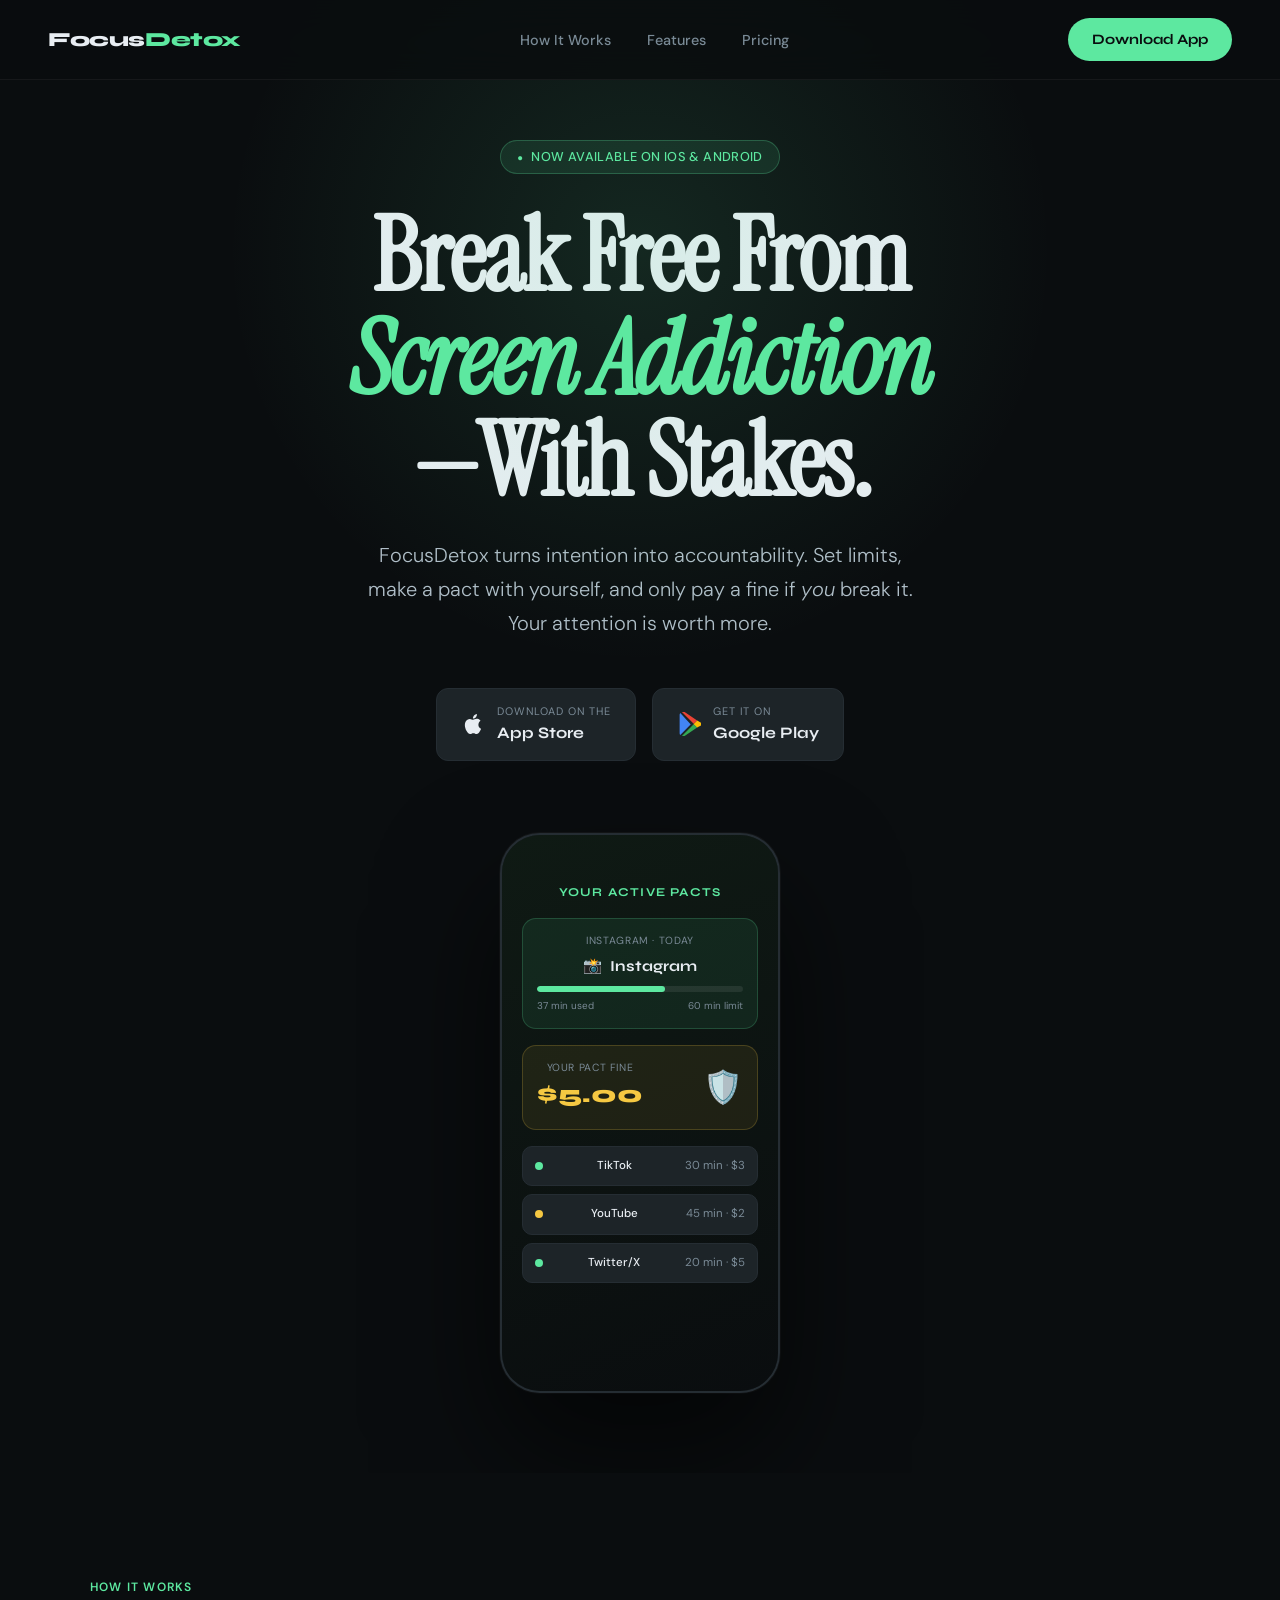
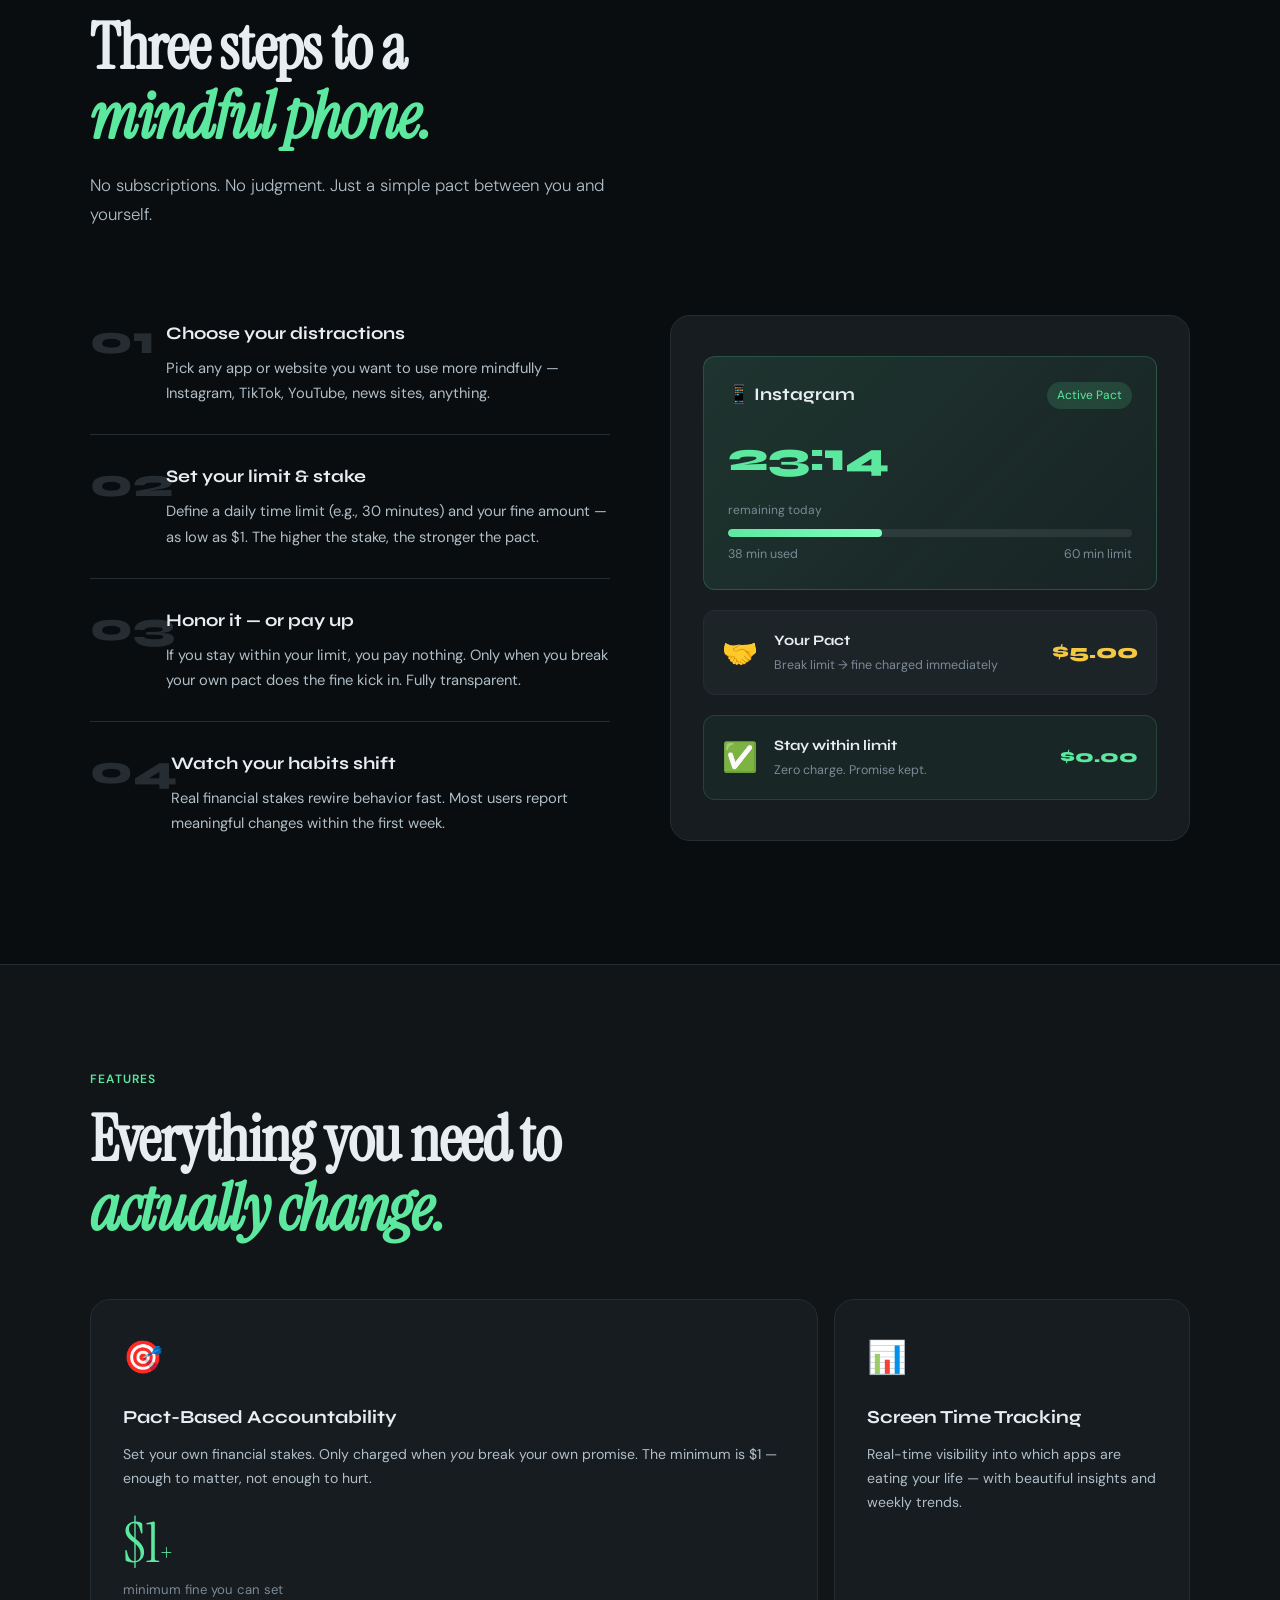
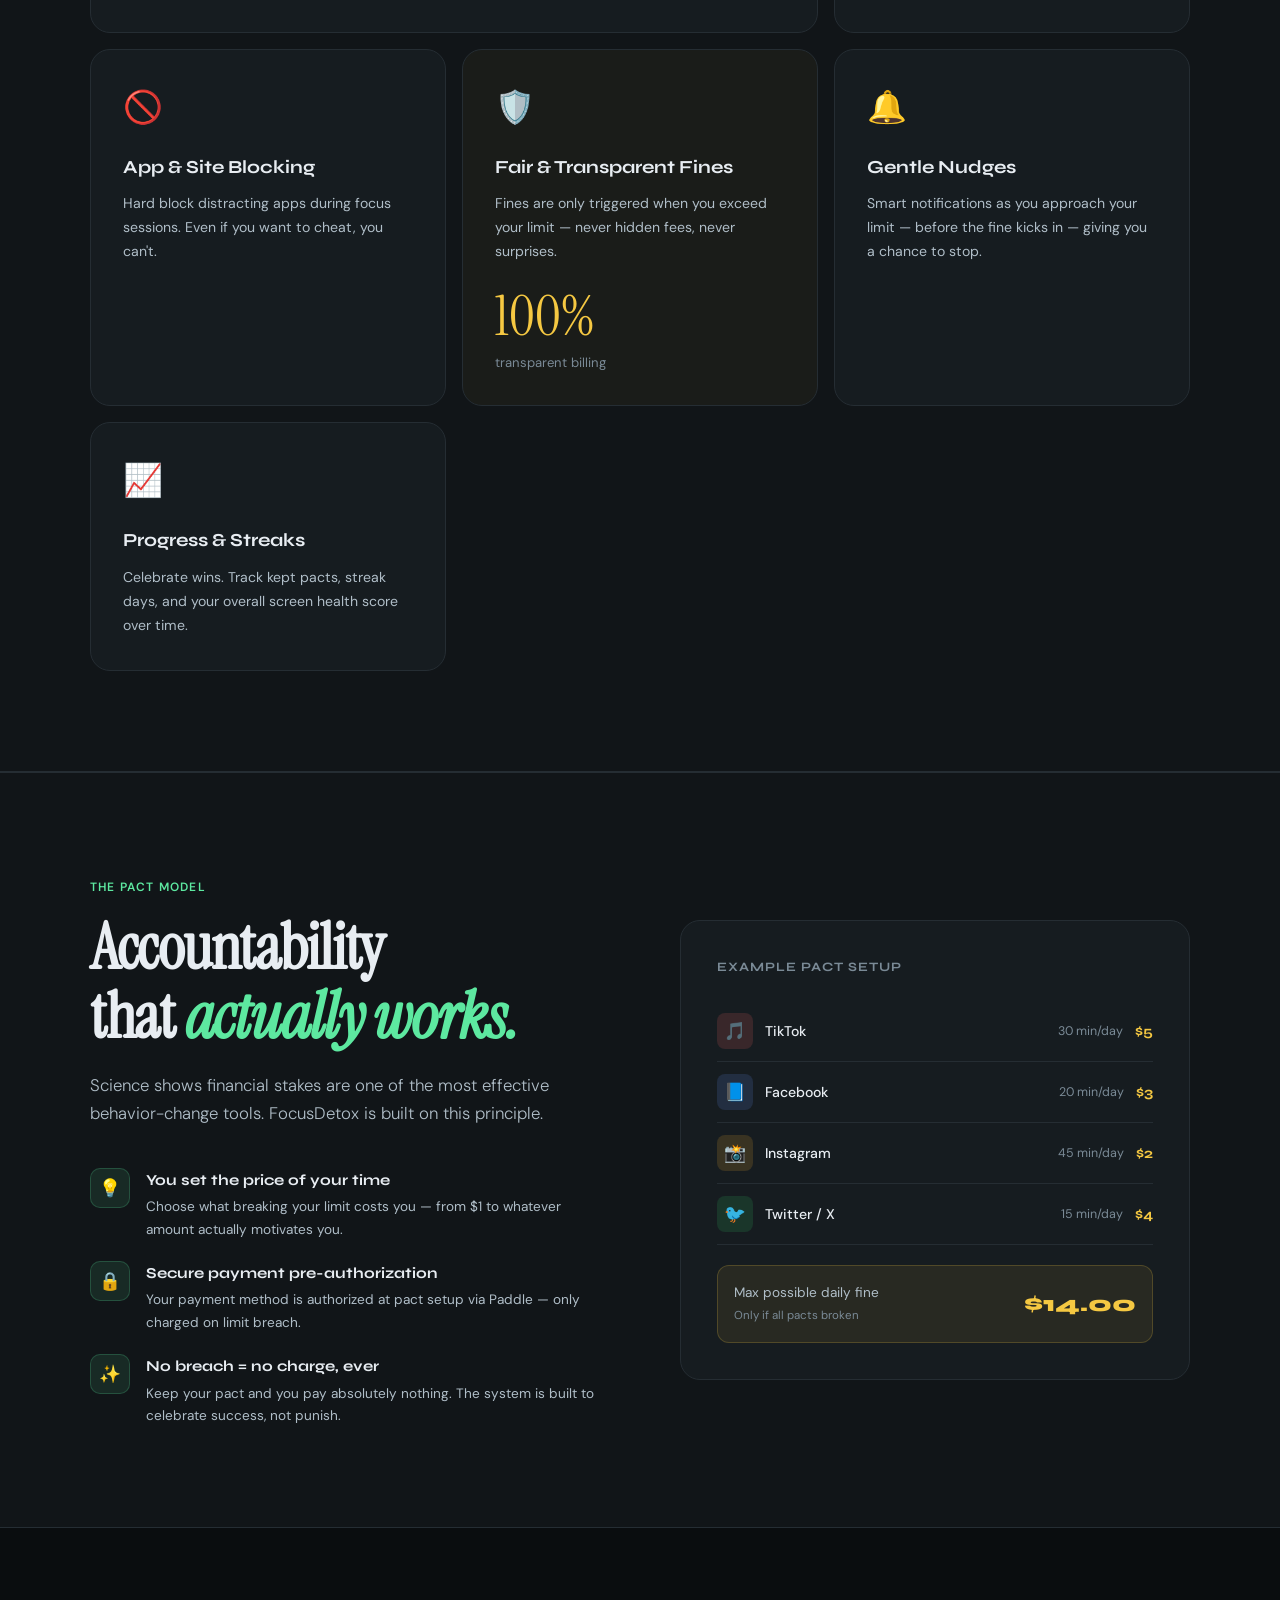
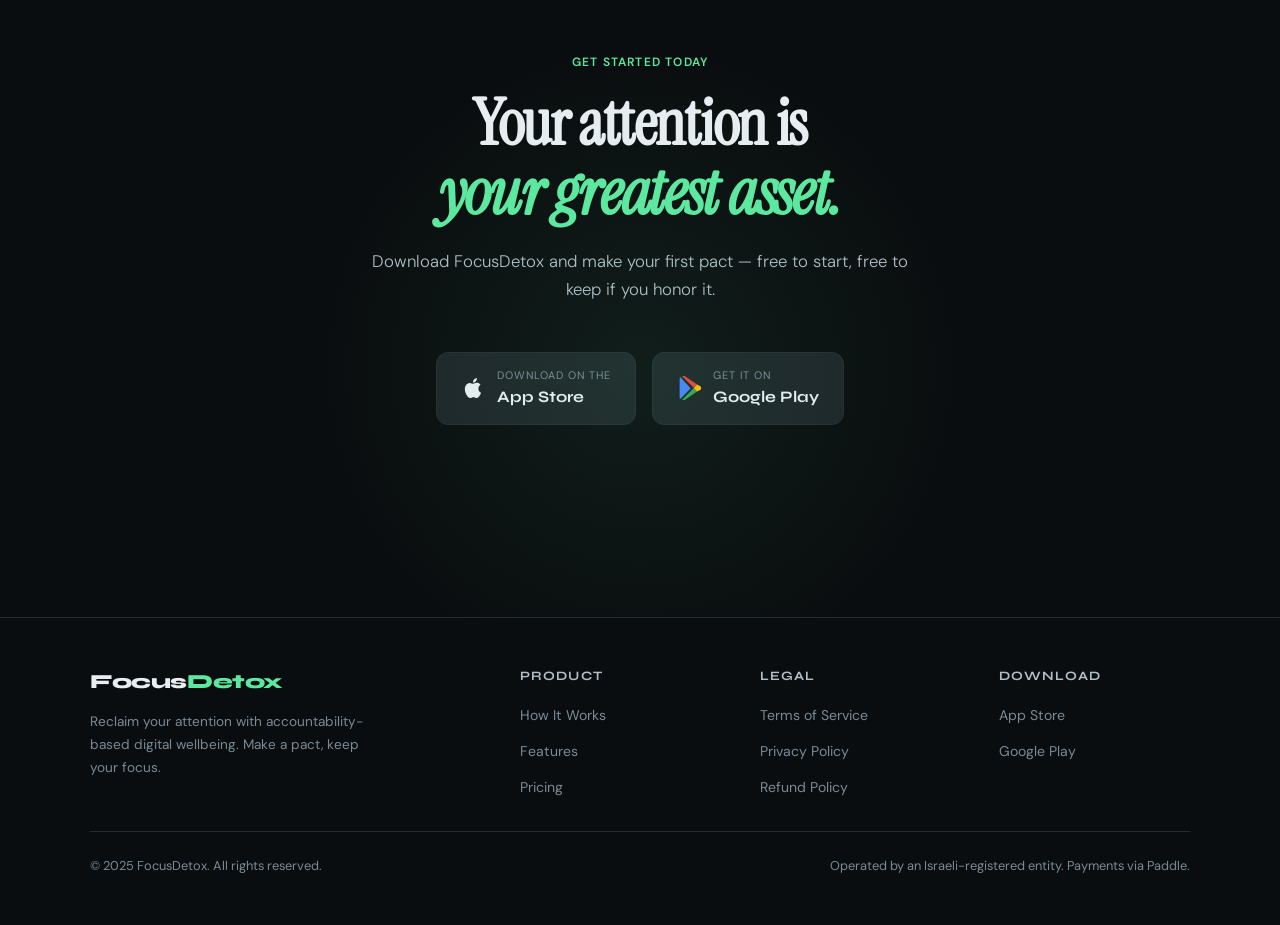
==== index.html @ 3a25d2f1 "Add files via upload" ====
<!DOCTYPE html>
<html lang="en">
<head>
  <meta charset="UTF-8" />
  <meta name="viewport" content="width=device-width, initial-scale=1.0" />
  <title>FocusDetox — Reclaim Your Attention</title>
  <meta name="description" content="FocusDetox helps you reduce screen time, block distracting apps, and build mindful phone habits — through accountability pacts you set yourself." />
  <link rel="preconnect" href="https://fonts.googleapis.com" />
  <link rel="preconnect" href="https://fonts.gstatic.com" crossorigin />
  <link href="https://fonts.googleapis.com/css2?family=Instrument+Serif:ital@0;1&family=Syne:wght@400;500;600;700;800&family=DM+Sans:ital,opsz,wght@0,9..40,300;0,9..40,400;0,9..40,500;1,9..40,300&display=swap" rel="stylesheet" />
  <style>
    *, *::before, *::after { box-sizing: border-box; margin: 0; padding: 0; }

    :root {
      --bg: #0a0d0f;
      --bg2: #111518;
      --card: #161c20;
      --card2: #1d2428;
      --border: #252d33;
      --green: #5de8a0;
      --green-dim: #2a5c42;
      --amber: #f5c842;
      --amber-dim: #5c4a10;
      --text: #e8edf2;
      --muted: #7a8a96;
      --soft: #b0bec8;
      --radius: 20px;
      --radius-sm: 12px;
    }

    html { scroll-behavior: smooth; }

    body {
      font-family: 'DM Sans', sans-serif;
      background: var(--bg);
      color: var(--text);
      overflow-x: hidden;
      line-height: 1.6;
    }

    /* NAV */
    nav {
      position: fixed;
      top: 0; left: 0; right: 0;
      z-index: 100;
      display: flex;
      align-items: center;
      justify-content: space-between;
      padding: 18px 48px;
      background: rgba(10,13,15,0.85);
      backdrop-filter: blur(16px);
      border-bottom: 1px solid rgba(255,255,255,0.05);
    }

    .logo {
      font-family: 'Syne', sans-serif;
      font-weight: 800;
      font-size: 1.25rem;
      color: var(--text);
      text-decoration: none;
      letter-spacing: -0.02em;
    }

    .logo span { color: var(--green); }

    .nav-links {
      display: flex;
      gap: 36px;
      list-style: none;
    }

    .nav-links a {
      color: var(--muted);
      text-decoration: none;
      font-size: 0.9rem;
      font-weight: 500;
      transition: color 0.2s;
    }

    .nav-links a:hover { color: var(--text); }

    .nav-cta {
      background: var(--green);
      color: #0a0d0f;
      border: none;
      padding: 10px 24px;
      border-radius: 100px;
      font-family: 'Syne', sans-serif;
      font-weight: 700;
      font-size: 0.9rem;
      cursor: pointer;
      text-decoration: none;
      transition: opacity 0.2s, transform 0.2s;
    }

    .nav-cta:hover { opacity: 0.88; transform: translateY(-1px); }

    /* HERO */
    .hero {
      min-height: 100vh;
      display: flex;
      flex-direction: column;
      align-items: center;
      justify-content: center;
      text-align: center;
      padding: 140px 24px 80px;
      position: relative;
      overflow: hidden;
    }

    .hero::before {
      content: '';
      position: absolute;
      top: -200px; left: 50%;
      transform: translateX(-50%);
      width: 900px; height: 900px;
      background: radial-gradient(ellipse, rgba(93,232,160,0.12) 0%, transparent 65%);
      pointer-events: none;
    }

    .hero-badge {
      display: inline-flex;
      align-items: center;
      gap: 8px;
      background: rgba(93,232,160,0.1);
      border: 1px solid rgba(93,232,160,0.25);
      border-radius: 100px;
      padding: 6px 16px;
      font-size: 0.8rem;
      color: var(--green);
      font-weight: 500;
      margin-bottom: 32px;
      letter-spacing: 0.03em;
      text-transform: uppercase;
    }

    .hero-badge::before { content: '●'; font-size: 0.6rem; animation: pulse 2s ease-in-out infinite; }

    @keyframes pulse {
      0%, 100% { opacity: 1; }
      50% { opacity: 0.3; }
    }

    h1 {
      font-family: 'Instrument Serif', serif;
      font-size: clamp(3.2rem, 8vw, 7rem);
      line-height: 1.0;
      letter-spacing: -0.02em;
      max-width: 900px;
      margin-bottom: 24px;
    }

    h1 em {
      font-style: italic;
      color: var(--green);
    }

    .hero-sub {
      font-size: clamp(1rem, 2vw, 1.25rem);
      color: var(--soft);
      max-width: 560px;
      margin-bottom: 48px;
      font-weight: 300;
      line-height: 1.7;
    }

    .hero-actions {
      display: flex;
      gap: 16px;
      justify-content: center;
      flex-wrap: wrap;
      margin-bottom: 72px;
    }

    .store-btn {
      display: inline-flex;
      align-items: center;
      gap: 12px;
      background: var(--card2);
      border: 1px solid var(--border);
      border-radius: var(--radius-sm);
      padding: 14px 24px;
      color: var(--text);
      text-decoration: none;
      transition: border-color 0.2s, background 0.2s, transform 0.2s;
      min-width: 190px;
    }

    .store-btn:hover {
      border-color: var(--green);
      background: rgba(93,232,160,0.06);
      transform: translateY(-2px);
    }

    .store-btn svg { flex-shrink: 0; }

    .store-btn-text { text-align: left; }
    .store-btn-label { display: block; font-size: 0.68rem; color: var(--muted); text-transform: uppercase; letter-spacing: 0.08em; }
    .store-btn-name { display: block; font-family: 'Syne', sans-serif; font-weight: 700; font-size: 1rem; }

    /* PHONE MOCKUP */
    .phone-wrap {
      position: relative;
      display: inline-block;
    }

    .phone-frame {
      width: 280px;
      height: 560px;
      background: var(--card);
      border-radius: 40px;
      border: 2px solid var(--border);
      overflow: hidden;
      position: relative;
      box-shadow: 0 60px 120px rgba(0,0,0,0.6), 0 0 0 1px rgba(255,255,255,0.04);
    }

    .phone-screen {
      width: 100%;
      height: 100%;
      display: flex;
      flex-direction: column;
      background: linear-gradient(160deg, #0f1a14 0%, #0a0d0f 100%);
      padding: 48px 20px 24px;
      gap: 16px;
    }

    .phone-header {
      text-align: center;
    }

    .phone-header-title {
      font-family: 'Syne', sans-serif;
      font-weight: 700;
      font-size: 0.75rem;
      color: var(--green);
      letter-spacing: 0.1em;
      text-transform: uppercase;
    }

    .pact-card {
      background: rgba(93,232,160,0.08);
      border: 1px solid rgba(93,232,160,0.2);
      border-radius: 14px;
      padding: 14px;
    }

    .pact-card-label { font-size: 0.65rem; color: var(--muted); text-transform: uppercase; letter-spacing: 0.06em; }
    .pact-card-app { font-family: 'Syne', sans-serif; font-weight: 700; font-size: 0.95rem; margin: 4px 0 8px; }

    .pact-bar-bg {
      height: 6px;
      background: rgba(255,255,255,0.08);
      border-radius: 3px;
      overflow: hidden;
    }

    .pact-bar-fill {
      height: 100%;
      background: var(--green);
      border-radius: 3px;
      width: 62%;
      animation: barload 2s ease-out;
    }

    @keyframes barload { from { width: 0; } }

    .pact-meta { display: flex; justify-content: space-between; margin-top: 6px; font-size: 0.62rem; color: var(--muted); }

    .fine-card {
      background: rgba(245,200,66,0.08);
      border: 1px solid rgba(245,200,66,0.2);
      border-radius: 14px;
      padding: 14px;
      display: flex;
      align-items: center;
      justify-content: space-between;
    }

    .fine-left { }
    .fine-label { font-size: 0.65rem; color: var(--muted); text-transform: uppercase; letter-spacing: 0.06em; }
    .fine-amount { font-family: 'Syne', sans-serif; font-weight: 800; font-size: 1.5rem; color: var(--amber); }

    .fine-shield { font-size: 2rem; }

    .pact-list { display: flex; flex-direction: column; gap: 8px; flex: 1; }

    .pact-item {
      background: var(--card2);
      border: 1px solid var(--border);
      border-radius: 10px;
      padding: 10px 12px;
      display: flex;
      align-items: center;
      gap: 10px;
      font-size: 0.72rem;
    }

    .pact-dot { width: 8px; height: 8px; border-radius: 50%; flex-shrink: 0; }
    .pact-dot.green { background: var(--green); }
    .pact-dot.amber { background: var(--amber); }
    .pact-dot.red { background: #ff6b6b; }

    .pact-item-name { font-weight: 500; flex: 1; }
    .pact-item-time { color: var(--muted); }

    /* SECTION SHARED */
    section { padding: 100px 24px; }

    .container { max-width: 1100px; margin: 0 auto; }

    .section-label {
      display: inline-block;
      font-size: 0.75rem;
      font-weight: 600;
      color: var(--green);
      text-transform: uppercase;
      letter-spacing: 0.1em;
      margin-bottom: 16px;
    }

    h2 {
      font-family: 'Instrument Serif', serif;
      font-size: clamp(2.4rem, 5vw, 4rem);
      line-height: 1.08;
      letter-spacing: -0.02em;
      margin-bottom: 20px;
    }

    h2 em { font-style: italic; color: var(--green); }

    .section-sub {
      color: var(--soft);
      font-size: 1.05rem;
      max-width: 560px;
      line-height: 1.7;
      font-weight: 300;
    }

    /* HOW IT WORKS */
    .how-wrap {
      display: grid;
      grid-template-columns: 1fr 1fr;
      gap: 60px;
      align-items: center;
      margin-top: 64px;
    }

    .steps { display: flex; flex-direction: column; gap: 0; }

    .step {
      display: flex;
      gap: 24px;
      padding: 28px 0;
      border-bottom: 1px solid var(--border);
      position: relative;
    }

    .step:last-child { border-bottom: none; }

    .step-num {
      font-family: 'Syne', sans-serif;
      font-weight: 800;
      font-size: 2.5rem;
      color: var(--border);
      line-height: 1;
      min-width: 52px;
      transition: color 0.3s;
    }

    .step:hover .step-num { color: var(--green); }

    .step-text h3 {
      font-family: 'Syne', sans-serif;
      font-weight: 700;
      font-size: 1.1rem;
      margin-bottom: 8px;
    }

    .step-text p { color: var(--soft); font-size: 0.92rem; line-height: 1.7; }

    .how-visual {
      background: var(--card);
      border: 1px solid var(--border);
      border-radius: var(--radius);
      padding: 40px 32px;
      display: flex;
      flex-direction: column;
      gap: 20px;
    }

    .visual-pact-big {
      background: linear-gradient(135deg, rgba(93,232,160,0.12), rgba(93,232,160,0.04));
      border: 1px solid rgba(93,232,160,0.2);
      border-radius: var(--radius-sm);
      padding: 24px;
    }

    .vpb-header { display: flex; justify-content: space-between; align-items: center; margin-bottom: 16px; }
    .vpb-app { font-family: 'Syne', sans-serif; font-weight: 700; font-size: 1.1rem; }
    .vpb-status { font-size: 0.75rem; background: rgba(93,232,160,0.15); color: var(--green); padding: 4px 10px; border-radius: 100px; }

    .vpb-timer { font-family: 'Syne', sans-serif; font-weight: 800; font-size: 2.5rem; color: var(--green); margin-bottom: 12px; }

    .vpb-progress { height: 8px; background: rgba(255,255,255,0.08); border-radius: 4px; overflow: hidden; }
    .vpb-progress-fill { height: 100%; background: linear-gradient(90deg, var(--green), #7effc0); border-radius: 4px; width: 38%; }

    .vpb-footer { display: flex; justify-content: space-between; margin-top: 8px; font-size: 0.78rem; color: var(--muted); }

    .pact-pledge {
      background: var(--card2);
      border: 1px solid var(--border);
      border-radius: var(--radius-sm);
      padding: 18px;
      display: flex;
      align-items: center;
      gap: 16px;
    }

    .pledge-icon { font-size: 1.8rem; }
    .pledge-text { flex: 1; }
    .pledge-title { font-family: 'Syne', sans-serif; font-weight: 700; font-size: 0.9rem; margin-bottom: 4px; }
    .pledge-desc { font-size: 0.78rem; color: var(--muted); }
    .pledge-amount { font-family: 'Syne', sans-serif; font-weight: 800; font-size: 1.25rem; color: var(--amber); }

    /* FEATURES GRID */
    .features-grid {
      display: grid;
      grid-template-columns: repeat(3, 1fr);
      gap: 16px;
      margin-top: 56px;
    }

    .feat-card {
      background: var(--card);
      border: 1px solid var(--border);
      border-radius: var(--radius);
      padding: 32px;
      transition: border-color 0.25s, transform 0.25s;
      position: relative;
      overflow: hidden;
    }

    .feat-card::before {
      content: '';
      position: absolute;
      inset: 0;
      background: radial-gradient(ellipse at top left, rgba(93,232,160,0.07) 0%, transparent 60%);
      opacity: 0;
      transition: opacity 0.3s;
    }

    .feat-card:hover { border-color: rgba(93,232,160,0.35); transform: translateY(-4px); }
    .feat-card:hover::before { opacity: 1; }

    .feat-card.wide { grid-column: span 2; }
    .feat-card.amber-tint { background: rgba(245,200,66,0.04); }
    .feat-card.amber-tint::before { background: radial-gradient(ellipse at top left, rgba(245,200,66,0.08) 0%, transparent 60%); }
    .feat-card.amber-tint:hover { border-color: rgba(245,200,66,0.35); }

    .feat-icon { font-size: 2rem; margin-bottom: 20px; }
    .feat-card h3 {
      font-family: 'Syne', sans-serif;
      font-weight: 700;
      font-size: 1.15rem;
      margin-bottom: 10px;
    }

    .feat-card p { color: var(--soft); font-size: 0.88rem; line-height: 1.7; }

    .feat-stat {
      font-family: 'Instrument Serif', serif;
      font-size: 3.5rem;
      color: var(--green);
      line-height: 1;
      margin-bottom: 8px;
    }

    .feat-stat-amber { color: var(--amber); }

    /* PACT SECTION */
    .pact-section {
      background: var(--bg2);
      border-top: 1px solid var(--border);
      border-bottom: 1px solid var(--border);
    }

    .pact-inner {
      display: grid;
      grid-template-columns: 1fr 1fr;
      gap: 80px;
      align-items: center;
    }

    .pact-explainer { display: flex; flex-direction: column; gap: 20px; margin-top: 40px; }

    .pact-step {
      display: flex;
      gap: 16px;
      align-items: flex-start;
    }

    .ps-icon {
      width: 40px; height: 40px;
      background: rgba(93,232,160,0.1);
      border: 1px solid rgba(93,232,160,0.2);
      border-radius: 10px;
      display: flex;
      align-items: center;
      justify-content: center;
      font-size: 1.1rem;
      flex-shrink: 0;
    }

    .ps-text h4 { font-family: 'Syne', sans-serif; font-weight: 700; margin-bottom: 4px; font-size: 0.95rem; }
    .ps-text p { color: var(--soft); font-size: 0.85rem; line-height: 1.65; }

    .pact-demo {
      background: var(--card);
      border: 1px solid var(--border);
      border-radius: var(--radius);
      padding: 36px;
    }

    .pd-title { font-family: 'Syne', sans-serif; font-weight: 700; font-size: 0.8rem; color: var(--muted); text-transform: uppercase; letter-spacing: 0.08em; margin-bottom: 24px; }

    .pd-app-row {
      display: flex;
      align-items: center;
      gap: 12px;
      padding: 12px 0;
      border-bottom: 1px solid var(--border);
    }

    .pd-app-row:last-of-type { border-bottom: none; }

    .pd-app-icon {
      width: 36px; height: 36px;
      border-radius: 8px;
      display: flex; align-items: center; justify-content: center;
      font-size: 1.1rem;
      flex-shrink: 0;
    }

    .pd-app-name { font-weight: 500; font-size: 0.88rem; flex: 1; }
    .pd-app-limit { font-size: 0.78rem; color: var(--muted); }
    .pd-app-fine { font-family: 'Syne', sans-serif; font-weight: 700; font-size: 0.9rem; color: var(--amber); }

    .pd-total {
      margin-top: 20px;
      padding: 16px;
      background: rgba(245,200,66,0.08);
      border: 1px solid rgba(245,200,66,0.2);
      border-radius: var(--radius-sm);
      display: flex;
      justify-content: space-between;
      align-items: center;
    }

    .pd-total-label { font-size: 0.85rem; color: var(--soft); }
    .pd-total-amount { font-family: 'Syne', sans-serif; font-weight: 800; font-size: 1.4rem; color: var(--amber); }

    /* CTA */
    .cta-section {
      text-align: center;
      padding: 120px 24px;
      position: relative;
      overflow: hidden;
    }

    .cta-section::before {
      content: '';
      position: absolute;
      bottom: -100px; left: 50%;
      transform: translateX(-50%);
      width: 700px; height: 700px;
      background: radial-gradient(ellipse, rgba(93,232,160,0.08) 0%, transparent 65%);
      pointer-events: none;
    }

    .cta-section h2 { margin-bottom: 20px; }

    .cta-section .section-sub { margin: 0 auto 48px; }

    /* FOOTER */
    footer {
      border-top: 1px solid var(--border);
      padding: 48px;
    }

    .footer-inner {
      max-width: 1100px;
      margin: 0 auto;
      display: grid;
      grid-template-columns: 2fr 1fr 1fr 1fr;
      gap: 48px;
    }

    .footer-brand p { color: var(--muted); font-size: 0.85rem; line-height: 1.7; margin-top: 12px; max-width: 280px; }

    .footer-col h4 {
      font-family: 'Syne', sans-serif;
      font-weight: 700;
      font-size: 0.8rem;
      text-transform: uppercase;
      letter-spacing: 0.08em;
      color: var(--soft);
      margin-bottom: 16px;
    }

    .footer-col ul { list-style: none; display: flex; flex-direction: column; gap: 10px; }
    .footer-col a { color: var(--muted); text-decoration: none; font-size: 0.88rem; transition: color 0.2s; }
    .footer-col a:hover { color: var(--text); }

    .footer-bottom {
      max-width: 1100px;
      margin: 32px auto 0;
      padding-top: 24px;
      border-top: 1px solid var(--border);
      display: flex;
      justify-content: space-between;
      align-items: center;
      font-size: 0.8rem;
      color: var(--muted);
    }

    /* SCROLL REVEAL */
    .reveal {
      opacity: 0;
      transform: translateY(24px);
      transition: opacity 0.6s ease, transform 0.6s ease;
    }

    .reveal.visible {
      opacity: 1;
      transform: none;
    }

    /* RESPONSIVE */
    @media (max-width: 900px) {
      nav { padding: 16px 24px; }
      .nav-links { display: none; }
      .how-wrap { grid-template-columns: 1fr; }
      .features-grid { grid-template-columns: 1fr; }
      .feat-card.wide { grid-column: span 1; }
      .pact-inner { grid-template-columns: 1fr; gap: 40px; }
      .footer-inner { grid-template-columns: 1fr 1fr; gap: 32px; }
    }

    @media (max-width: 600px) {
      footer { padding: 40px 24px; }
      .footer-inner { grid-template-columns: 1fr; }
      .footer-bottom { flex-direction: column; gap: 8px; text-align: center; }
    }
  </style>
</head>
<body>

<nav>
  <a href="/" class="logo">Focus<span>Detox</span></a>
  <ul class="nav-links">
    <li><a href="#how">How It Works</a></li>
    <li><a href="#features">Features</a></li>
    <li><a href="pricing.html">Pricing</a></li>
  </ul>
  <a href="#download" class="nav-cta">Download App</a>
</nav>

<!-- HERO -->
<section class="hero">
  <div class="hero-badge">Now Available on iOS & Android</div>
  <h1>Break Free From<br><em>Screen Addiction</em><br>—With Stakes.</h1>
  <p class="hero-sub">FocusDetox turns intention into accountability. Set limits, make a pact with yourself, and only pay a fine if <em>you</em> break it. Your attention is worth more.</p>

  <div class="hero-actions" id="download">
    <a href="#" class="store-btn">
      <svg width="24" height="24" viewBox="0 0 24 24" fill="currentColor"><path d="M18.71 19.5c-.83 1.24-1.71 2.45-3.05 2.47-1.34.03-1.77-.79-3.29-.79-1.53 0-2 .77-3.27.82-1.31.05-2.3-1.32-3.14-2.53C4.25 17 2.94 12.45 4.7 9.39c.87-1.52 2.43-2.48 4.12-2.51 1.28-.02 2.5.87 3.29.87.78 0 2.26-1.07 3.8-.91.65.03 2.47.26 3.64 1.98-.09.06-2.17 1.28-2.15 3.81.03 3.02 2.65 4.03 2.68 4.04-.03.07-.42 1.44-1.38 2.83M13 3.5c.73-.83 1.94-1.46 2.94-1.5.13 1.17-.34 2.35-1.04 3.19-.69.85-1.83 1.51-2.95 1.42-.15-1.15.41-2.35 1.05-3.11z"/></svg>
      <div class="store-btn-text">
        <span class="store-btn-label">Download on the</span>
        <span class="store-btn-name">App Store</span>
      </div>
    </a>
    <a href="#" class="store-btn">
      <svg width="24" height="24" viewBox="0 0 24 24" fill="none" xmlns="http://www.w3.org/2000/svg"><path d="M3.18 1.15C2.84 1.5 2.63 2.06 2.63 2.79v18.42c0 .73.21 1.29.55 1.64l.09.08 10.32-10.32v-.24L3.27 1.07l-.09.08z" fill="#4285F4"/><path d="M20.07 15.66l-3.44-3.44v-.24l3.44-3.44.08.04 4.08 2.32c1.16.66 1.16 1.74 0 2.4l-4.08 2.32-.08.04z" fill="#FBBC04"/><path d="M20.15 15.62L16.71 12.22 3.18 25.75c.38.41 1.01.46 1.72.05l15.25-10.18" fill="#34A853"/><path d="M20.15 8.38L4.9 -1.8C4.19-2.21 3.56-2.16 3.18-1.75L16.71 11.78l3.44-3.4z" fill="#EA4335"/></svg>
      <div class="store-btn-text">
        <span class="store-btn-label">Get It On</span>
        <span class="store-btn-name">Google Play</span>
      </div>
    </a>
  </div>

  <!-- Phone Mockup -->
  <div class="phone-wrap">
    <div class="phone-frame">
      <div class="phone-screen">
        <div class="phone-header">
          <div class="phone-header-title">Your Active Pacts</div>
        </div>
        <div class="pact-card">
          <div class="pact-card-label">Instagram · Today</div>
          <div class="pact-card-app">📸 &nbsp;Instagram</div>
          <div class="pact-bar-bg"><div class="pact-bar-fill"></div></div>
          <div class="pact-meta"><span>37 min used</span><span>60 min limit</span></div>
        </div>
        <div class="fine-card">
          <div class="fine-left">
            <div class="fine-label">Your Pact Fine</div>
            <div class="fine-amount">$5.00</div>
          </div>
          <div class="fine-shield">🛡️</div>
        </div>
        <div class="pact-list">
          <div class="pact-item">
            <div class="pact-dot green"></div>
            <div class="pact-item-name">TikTok</div>
            <div class="pact-item-time">30 min · $3</div>
          </div>
          <div class="pact-item">
            <div class="pact-dot amber"></div>
            <div class="pact-item-name">YouTube</div>
            <div class="pact-item-time">45 min · $2</div>
          </div>
          <div class="pact-item">
            <div class="pact-dot green"></div>
            <div class="pact-item-name">Twitter/X</div>
            <div class="pact-item-time">20 min · $5</div>
          </div>
        </div>
      </div>
    </div>
  </div>
</section>

<!-- HOW IT WORKS -->
<section id="how">
  <div class="container">
    <span class="section-label reveal">How It Works</span>
    <h2 class="reveal">Three steps to a<br><em>mindful phone.</em></h2>
    <p class="section-sub reveal">No subscriptions. No judgment. Just a simple pact between you and yourself.</p>

    <div class="how-wrap">
      <div class="steps reveal">
        <div class="step">
          <div class="step-num">01</div>
          <div class="step-text">
            <h3>Choose your distractions</h3>
            <p>Pick any app or website you want to use more mindfully — Instagram, TikTok, YouTube, news sites, anything.</p>
          </div>
        </div>
        <div class="step">
          <div class="step-num">02</div>
          <div class="step-text">
            <h3>Set your limit & stake</h3>
            <p>Define a daily time limit (e.g., 30 minutes) and your fine amount — as low as $1. The higher the stake, the stronger the pact.</p>
          </div>
        </div>
        <div class="step">
          <div class="step-num">03</div>
          <div class="step-text">
            <h3>Honor it — or pay up</h3>
            <p>If you stay within your limit, you pay nothing. Only when you break your own pact does the fine kick in. Fully transparent.</p>
          </div>
        </div>
        <div class="step">
          <div class="step-num">04</div>
          <div class="step-text">
            <h3>Watch your habits shift</h3>
            <p>Real financial stakes rewire behavior fast. Most users report meaningful changes within the first week.</p>
          </div>
        </div>
      </div>

      <div class="how-visual reveal">
        <div class="visual-pact-big">
          <div class="vpb-header">
            <div class="vpb-app">📱 Instagram</div>
            <div class="vpb-status">Active Pact</div>
          </div>
          <div class="vpb-timer">23:14</div>
          <div style="font-size:0.75rem; color: var(--muted); margin-bottom: 8px;">remaining today</div>
          <div class="vpb-progress"><div class="vpb-progress-fill"></div></div>
          <div class="vpb-footer"><span>38 min used</span><span>60 min limit</span></div>
        </div>
        <div class="pact-pledge">
          <div class="pledge-icon">🤝</div>
          <div class="pledge-text">
            <div class="pledge-title">Your Pact</div>
            <div class="pledge-desc">Break limit → fine charged immediately</div>
          </div>
          <div class="pledge-amount">$5.00</div>
        </div>
        <div class="pact-pledge" style="background: rgba(93,232,160,0.05); border-color: rgba(93,232,160,0.15);">
          <div class="pledge-icon">✅</div>
          <div class="pledge-text">
            <div class="pledge-title">Stay within limit</div>
            <div class="pledge-desc">Zero charge. Promise kept.</div>
          </div>
          <div style="font-family:'Syne',sans-serif; font-weight:800; font-size:1.1rem; color:var(--green);">$0.00</div>
        </div>
      </div>
    </div>
  </div>
</section>

<!-- FEATURES -->
<section id="features" style="background: var(--bg2); border-top: 1px solid var(--border); border-bottom: 1px solid var(--border);">
  <div class="container">
    <span class="section-label reveal">Features</span>
    <h2 class="reveal">Everything you need to<br><em>actually change.</em></h2>

    <div class="features-grid">
      <div class="feat-card wide reveal">
        <div class="feat-icon">🎯</div>
        <h3>Pact-Based Accountability</h3>
        <p>Set your own financial stakes. Only charged when <em>you</em> break your own promise. The minimum is $1 — enough to matter, not enough to hurt.</p>
        <div class="feat-stat" style="margin-top: 24px;">$1<span style="font-size:1.5rem;">+</span></div>
        <div style="font-size: 0.82rem; color: var(--muted);">minimum fine you can set</div>
      </div>

      <div class="feat-card reveal">
        <div class="feat-icon">📊</div>
        <h3>Screen Time Tracking</h3>
        <p>Real-time visibility into which apps are eating your life — with beautiful insights and weekly trends.</p>
      </div>

      <div class="feat-card reveal">
        <div class="feat-icon">🚫</div>
        <h3>App & Site Blocking</h3>
        <p>Hard block distracting apps during focus sessions. Even if you want to cheat, you can't.</p>
      </div>

      <div class="feat-card amber-tint reveal">
        <div class="feat-icon">🛡️</div>
        <h3>Fair & Transparent Fines</h3>
        <p>Fines are only triggered when you exceed your limit — never hidden fees, never surprises.</p>
        <div class="feat-stat feat-stat-amber" style="margin-top: 24px;">100%</div>
        <div style="font-size: 0.82rem; color: var(--muted);">transparent billing</div>
      </div>

      <div class="feat-card reveal">
        <div class="feat-icon">🔔</div>
        <h3>Gentle Nudges</h3>
        <p>Smart notifications as you approach your limit — before the fine kicks in — giving you a chance to stop.</p>
      </div>

      <div class="feat-card reveal">
        <div class="feat-icon">📈</div>
        <h3>Progress & Streaks</h3>
        <p>Celebrate wins. Track kept pacts, streak days, and your overall screen health score over time.</p>
      </div>
    </div>
  </div>
</section>

<!-- PACT DETAIL -->
<section class="pact-section" id="pact">
  <div class="container">
    <div class="pact-inner">
      <div>
        <span class="section-label reveal">The Pact Model</span>
        <h2 class="reveal">Accountability<br>that <em>actually works.</em></h2>
        <p class="section-sub reveal">Science shows financial stakes are one of the most effective behavior-change tools. FocusDetox is built on this principle.</p>

        <div class="pact-explainer">
          <div class="pact-step reveal">
            <div class="ps-icon">💡</div>
            <div class="ps-text">
              <h4>You set the price of your time</h4>
              <p>Choose what breaking your limit costs you — from $1 to whatever amount actually motivates you.</p>
            </div>
          </div>
          <div class="pact-step reveal">
            <div class="ps-icon">🔒</div>
            <div class="ps-text">
              <h4>Secure payment pre-authorization</h4>
              <p>Your payment method is authorized at pact setup via Paddle — only charged on limit breach.</p>
            </div>
          </div>
          <div class="pact-step reveal">
            <div class="ps-icon">✨</div>
            <div class="ps-text">
              <h4>No breach = no charge, ever</h4>
              <p>Keep your pact and you pay absolutely nothing. The system is built to celebrate success, not punish.</p>
            </div>
          </div>
        </div>
      </div>

      <div class="pact-demo reveal">
        <div class="pd-title">Example Pact Setup</div>
        <div class="pd-app-row">
          <div class="pd-app-icon" style="background:rgba(255,100,100,0.15);">🎵</div>
          <div class="pd-app-name">TikTok</div>
          <div class="pd-app-limit">30 min/day</div>
          <div class="pd-app-fine">$5</div>
        </div>
        <div class="pd-app-row">
          <div class="pd-app-icon" style="background:rgba(100,150,255,0.15);">📘</div>
          <div class="pd-app-name">Facebook</div>
          <div class="pd-app-limit">20 min/day</div>
          <div class="pd-app-fine">$3</div>
        </div>
        <div class="pd-app-row">
          <div class="pd-app-icon" style="background:rgba(255,180,50,0.15);">📸</div>
          <div class="pd-app-name">Instagram</div>
          <div class="pd-app-limit">45 min/day</div>
          <div class="pd-app-fine">$2</div>
        </div>
        <div class="pd-app-row">
          <div class="pd-app-icon" style="background:rgba(50,200,100,0.15);">🐦</div>
          <div class="pd-app-name">Twitter / X</div>
          <div class="pd-app-limit">15 min/day</div>
          <div class="pd-app-fine">$4</div>
        </div>
        <div class="pd-total">
          <div class="pd-total-label">Max possible daily fine<br><span style="font-size:0.72rem; color:var(--muted);">Only if all pacts broken</span></div>
          <div class="pd-total-amount">$14.00</div>
        </div>
      </div>
    </div>
  </div>
</section>

<!-- CTA -->
<section class="cta-section">
  <div class="container">
    <span class="section-label reveal">Get Started Today</span>
    <h2 class="reveal">Your attention is<br><em>your greatest asset.</em></h2>
    <p class="section-sub reveal">Download FocusDetox and make your first pact — free to start, free to keep if you honor it.</p>
    <div class="hero-actions reveal">
      <a href="#" class="store-btn">
        <svg width="24" height="24" viewBox="0 0 24 24" fill="currentColor"><path d="M18.71 19.5c-.83 1.24-1.71 2.45-3.05 2.47-1.34.03-1.77-.79-3.29-.79-1.53 0-2 .77-3.27.82-1.31.05-2.3-1.32-3.14-2.53C4.25 17 2.94 12.45 4.7 9.39c.87-1.52 2.43-2.48 4.12-2.51 1.28-.02 2.5.87 3.29.87.78 0 2.26-1.07 3.8-.91.65.03 2.47.26 3.64 1.98-.09.06-2.17 1.28-2.15 3.81.03 3.02 2.65 4.03 2.68 4.04-.03.07-.42 1.44-1.38 2.83M13 3.5c.73-.83 1.94-1.46 2.94-1.5.13 1.17-.34 2.35-1.04 3.19-.69.85-1.83 1.51-2.95 1.42-.15-1.15.41-2.35 1.05-3.11z"/></svg>
        <div class="store-btn-text">
          <span class="store-btn-label">Download on the</span>
          <span class="store-btn-name">App Store</span>
        </div>
      </a>
      <a href="#" class="store-btn">
        <svg width="24" height="24" viewBox="0 0 24 24" fill="none"><path d="M3.18 1.15C2.84 1.5 2.63 2.06 2.63 2.79v18.42c0 .73.21 1.29.55 1.64l.09.08 10.32-10.32v-.24L3.27 1.07l-.09.08z" fill="#4285F4"/><path d="M20.07 15.66l-3.44-3.44v-.24l3.44-3.44.08.04 4.08 2.32c1.16.66 1.16 1.74 0 2.4l-4.08 2.32-.08.04z" fill="#FBBC04"/><path d="M20.15 15.62L16.71 12.22 3.18 25.75c.38.41 1.01.46 1.72.05l15.25-10.18" fill="#34A853"/><path d="M20.15 8.38L4.9-1.8C4.19-2.21 3.56-2.16 3.18-1.75L16.71 11.78l3.44-3.4z" fill="#EA4335"/></svg>
        <div class="store-btn-text">
          <span class="store-btn-label">Get It On</span>
          <span class="store-btn-name">Google Play</span>
        </div>
      </a>
    </div>
  </div>
</section>

<!-- FOOTER -->
<footer>
  <div class="footer-inner">
    <div class="footer-brand">
      <a href="/" class="logo">Focus<span>Detox</span></a>
      <p>Reclaim your attention with accountability-based digital wellbeing. Make a pact, keep your focus.</p>
    </div>
    <div class="footer-col">
      <h4>Product</h4>
      <ul>
        <li><a href="#how">How It Works</a></li>
        <li><a href="#features">Features</a></li>
        <li><a href="pricing.html">Pricing</a></li>
      </ul>
    </div>
    <div class="footer-col">
      <h4>Legal</h4>
      <ul>
        <li><a href="terms.html">Terms of Service</a></li>
        <li><a href="privacy.html">Privacy Policy</a></li>
        <li><a href="refund.html">Refund Policy</a></li>
      </ul>
    </div>
    <div class="footer-col">
      <h4>Download</h4>
      <ul>
        <li><a href="#">App Store</a></li>
        <li><a href="#">Google Play</a></li>
      </ul>
    </div>
  </div>
  <div class="footer-bottom">
    <span>© 2025 FocusDetox. All rights reserved.</span>
    <span>Operated by an Israeli-registered entity. Payments via Paddle.</span>
  </div>
</footer>

<script>
  // Scroll reveal
  const reveals = document.querySelectorAll('.reveal');
  const observer = new IntersectionObserver((entries) => {
    entries.forEach((entry, i) => {
      if (entry.isIntersecting) {
        setTimeout(() => entry.target.classList.add('visible'), i * 60);
        observer.unobserve(entry.target);
      }
    });
  }, { threshold: 0.1 });
  reveals.forEach(el => observer.observe(el));
</script>
</body>
</html>
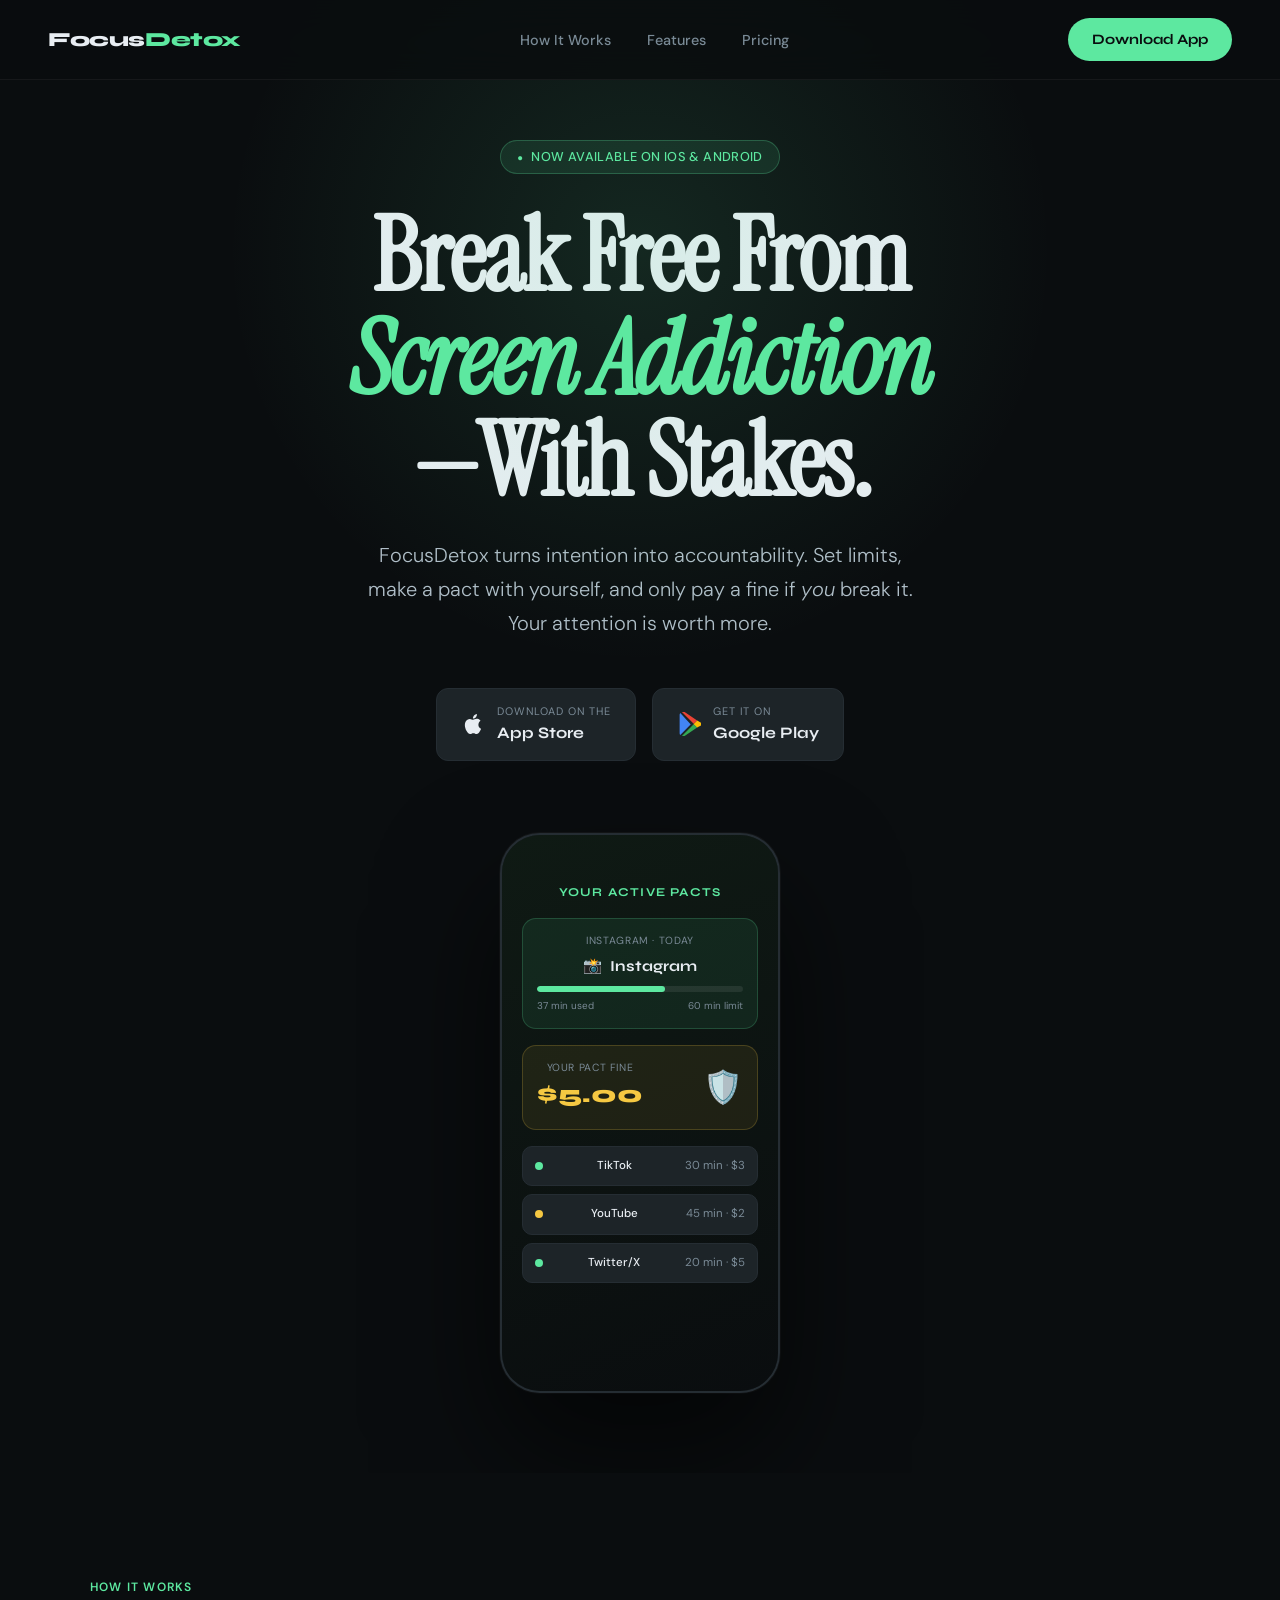
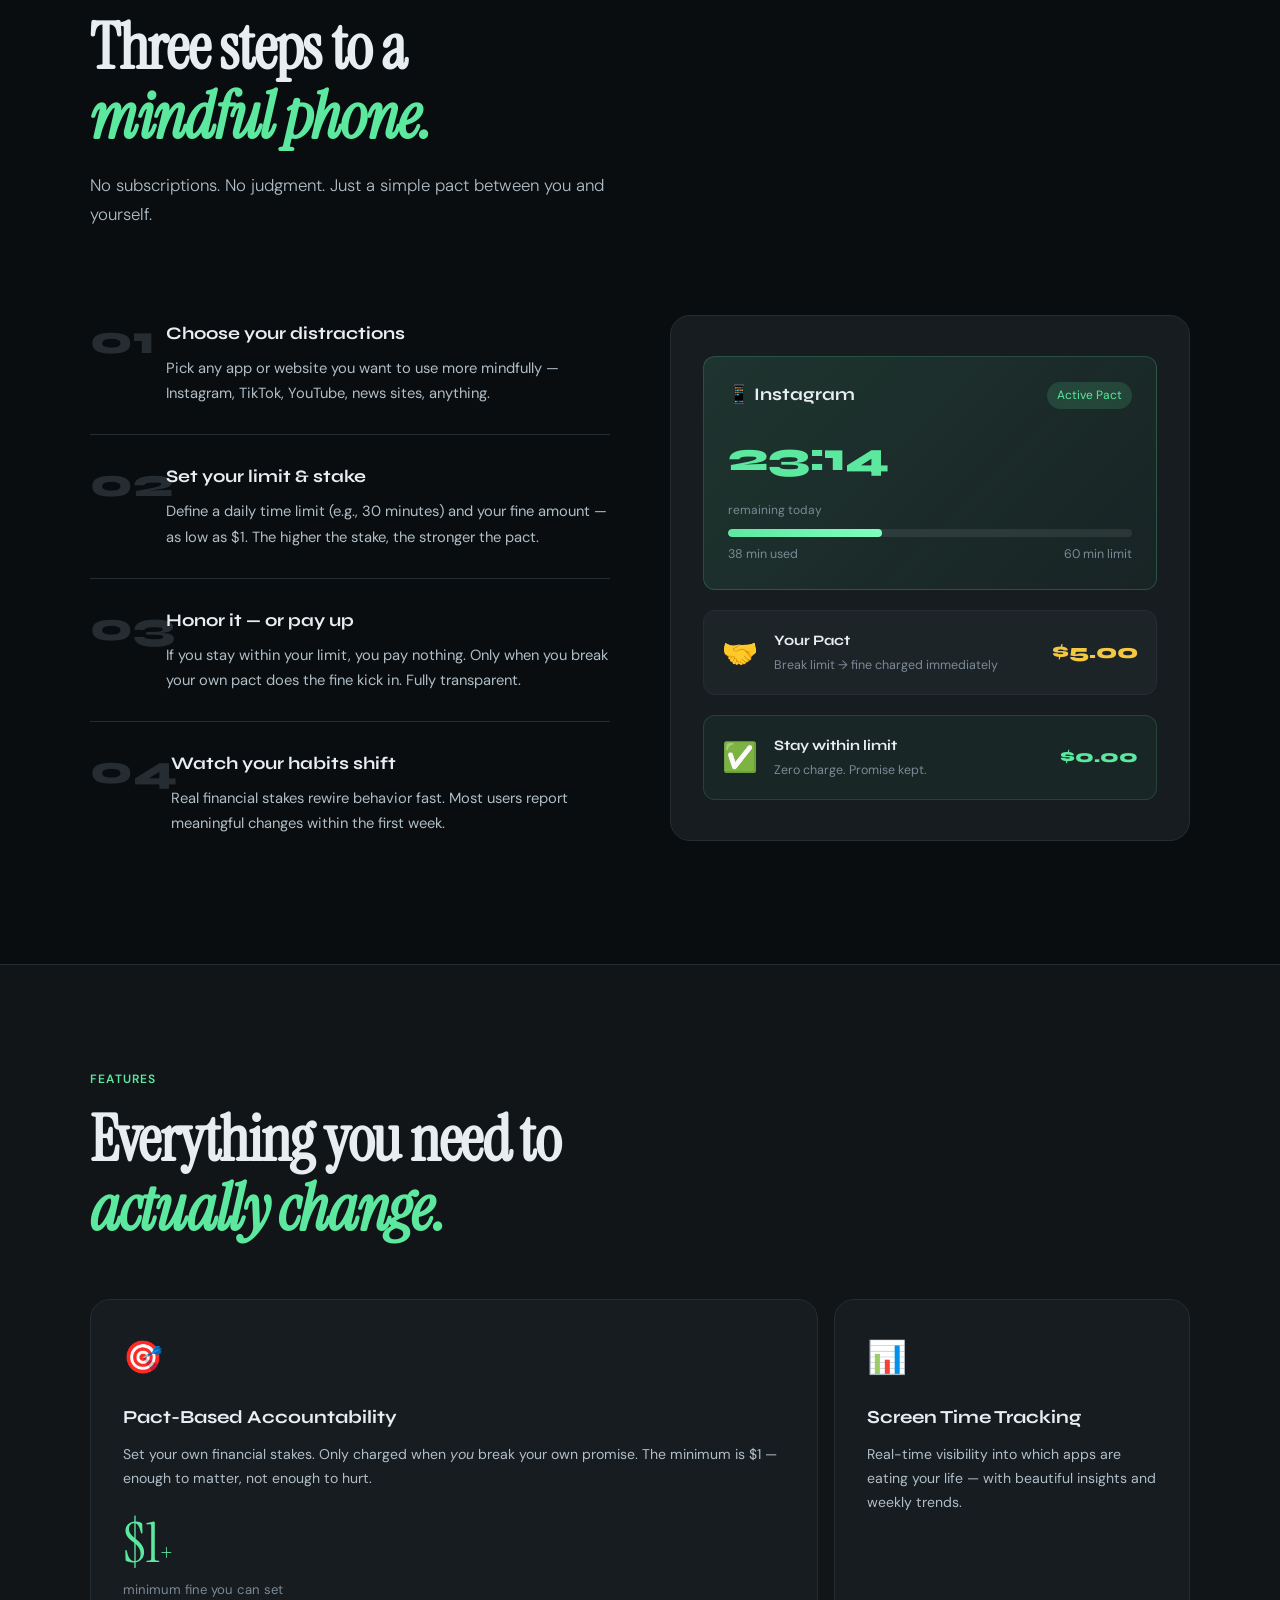
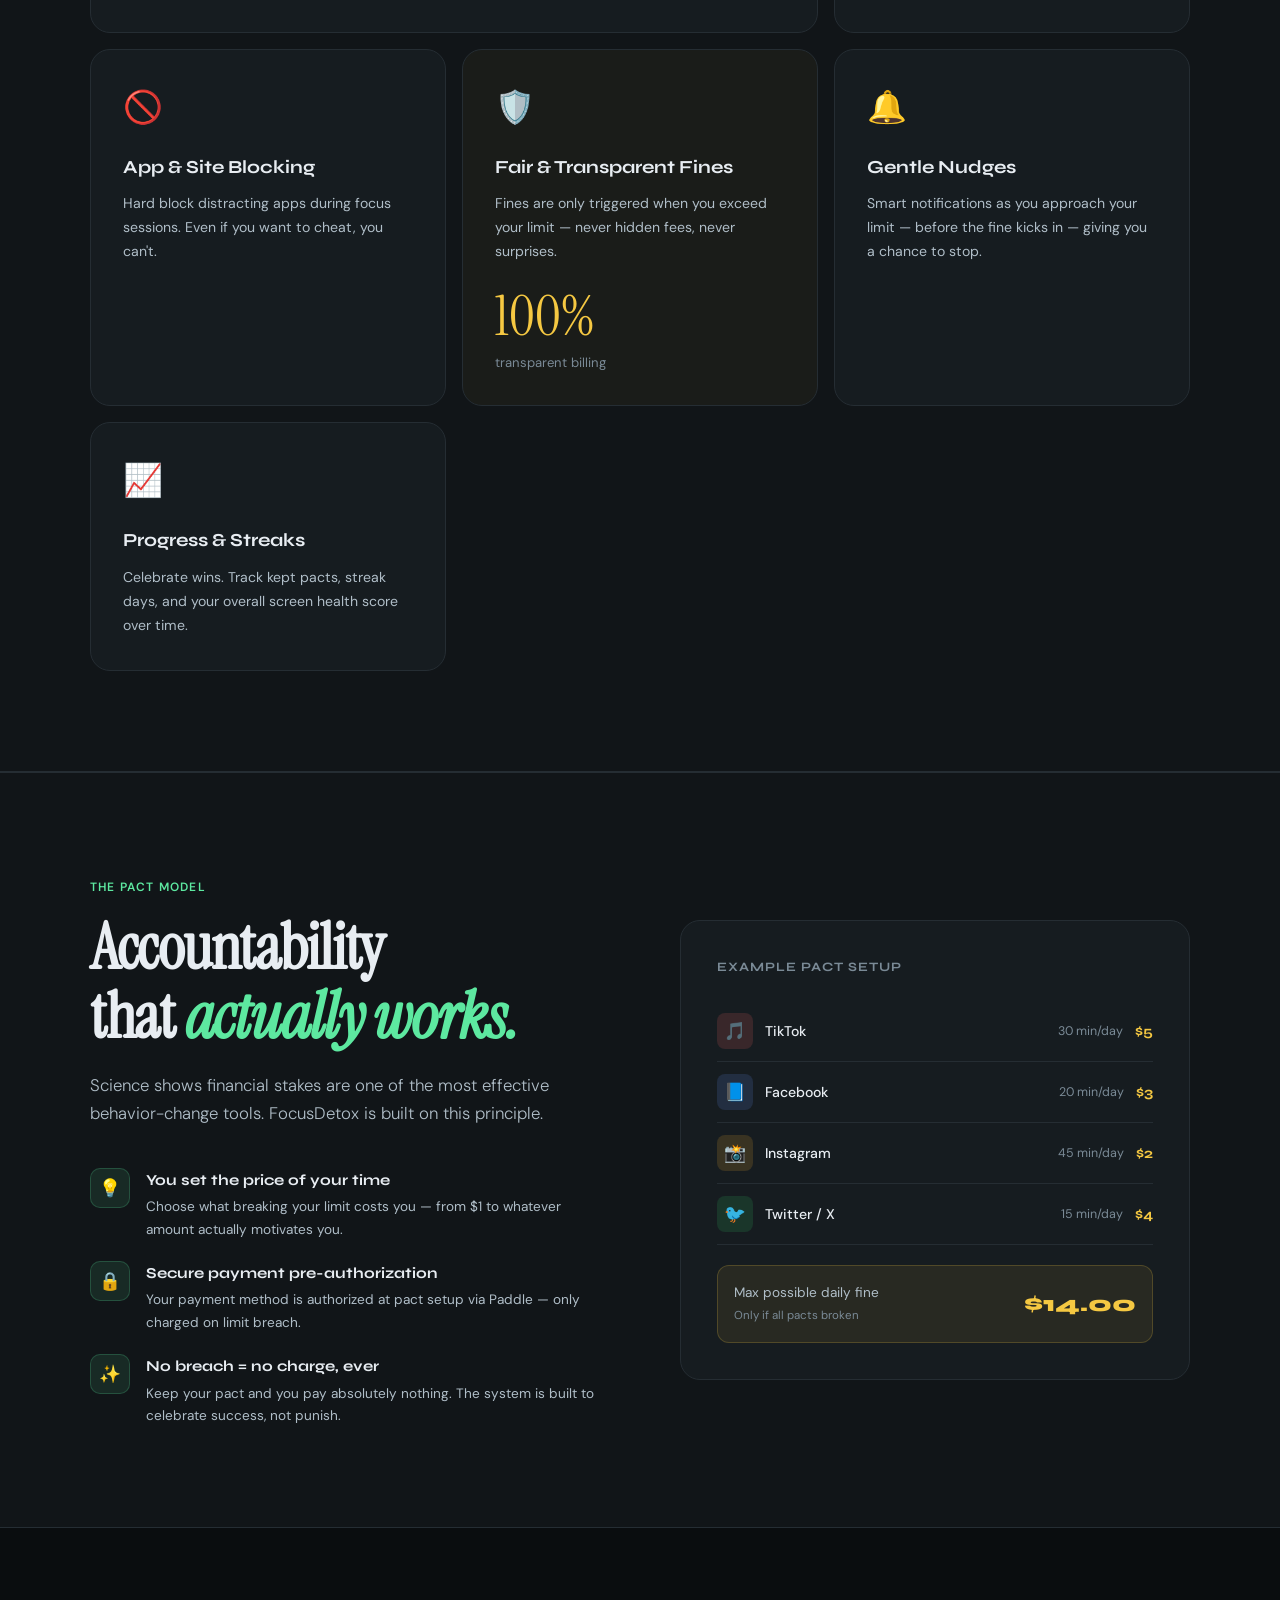
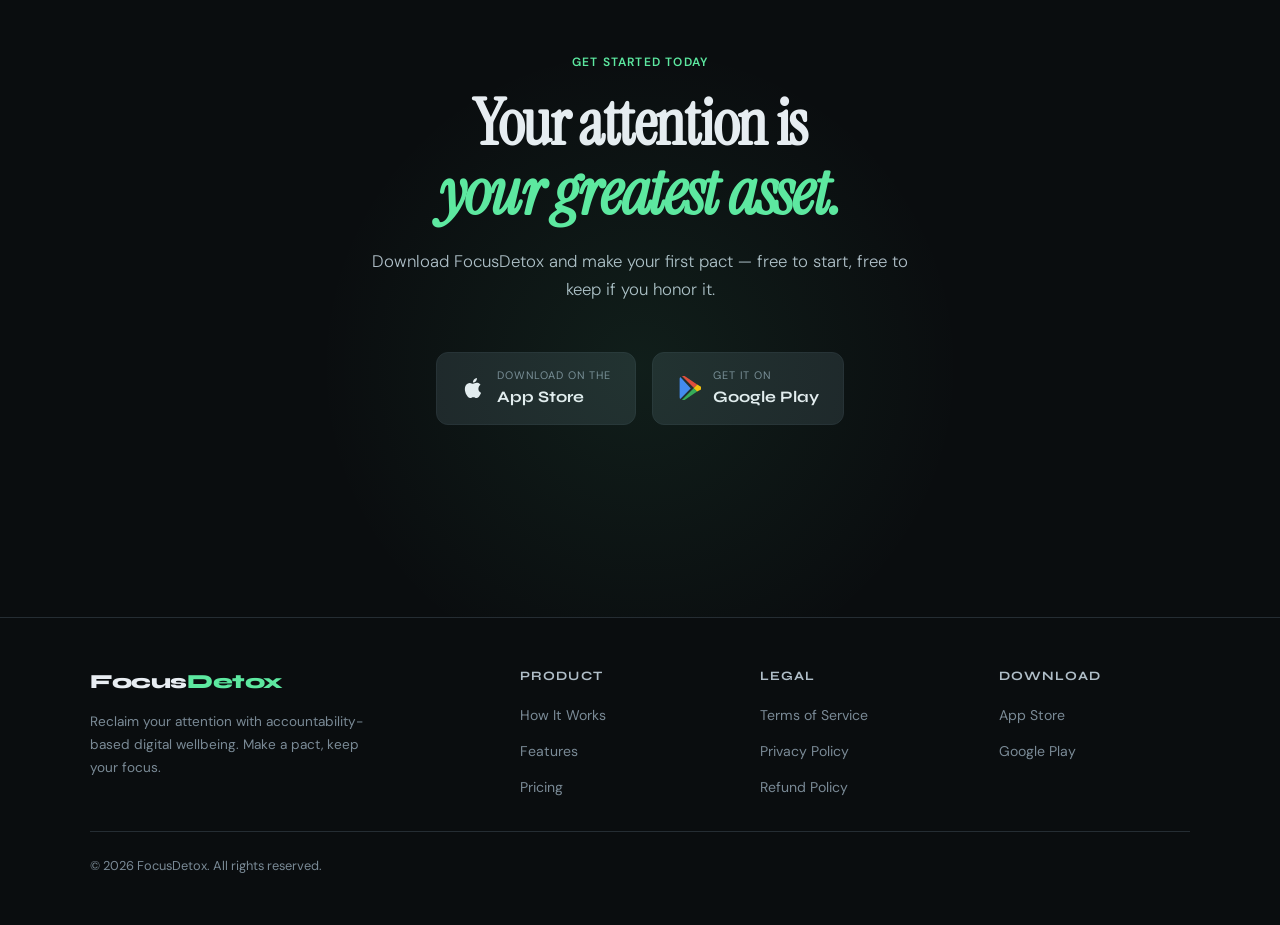
==== commit 9e11478c: "Update index.html" ====
--- a/index.html
+++ b/index.html
@@ -978,8 +978,7 @@
     </div>
   </div>
   <div class="footer-bottom">
-    <span>© 2025 FocusDetox. All rights reserved.</span>
-    <span>Operated by an Israeli-registered entity. Payments via Paddle.</span>
+    <span>© 2026 FocusDetox. All rights reserved.</span>
   </div>
 </footer>
 
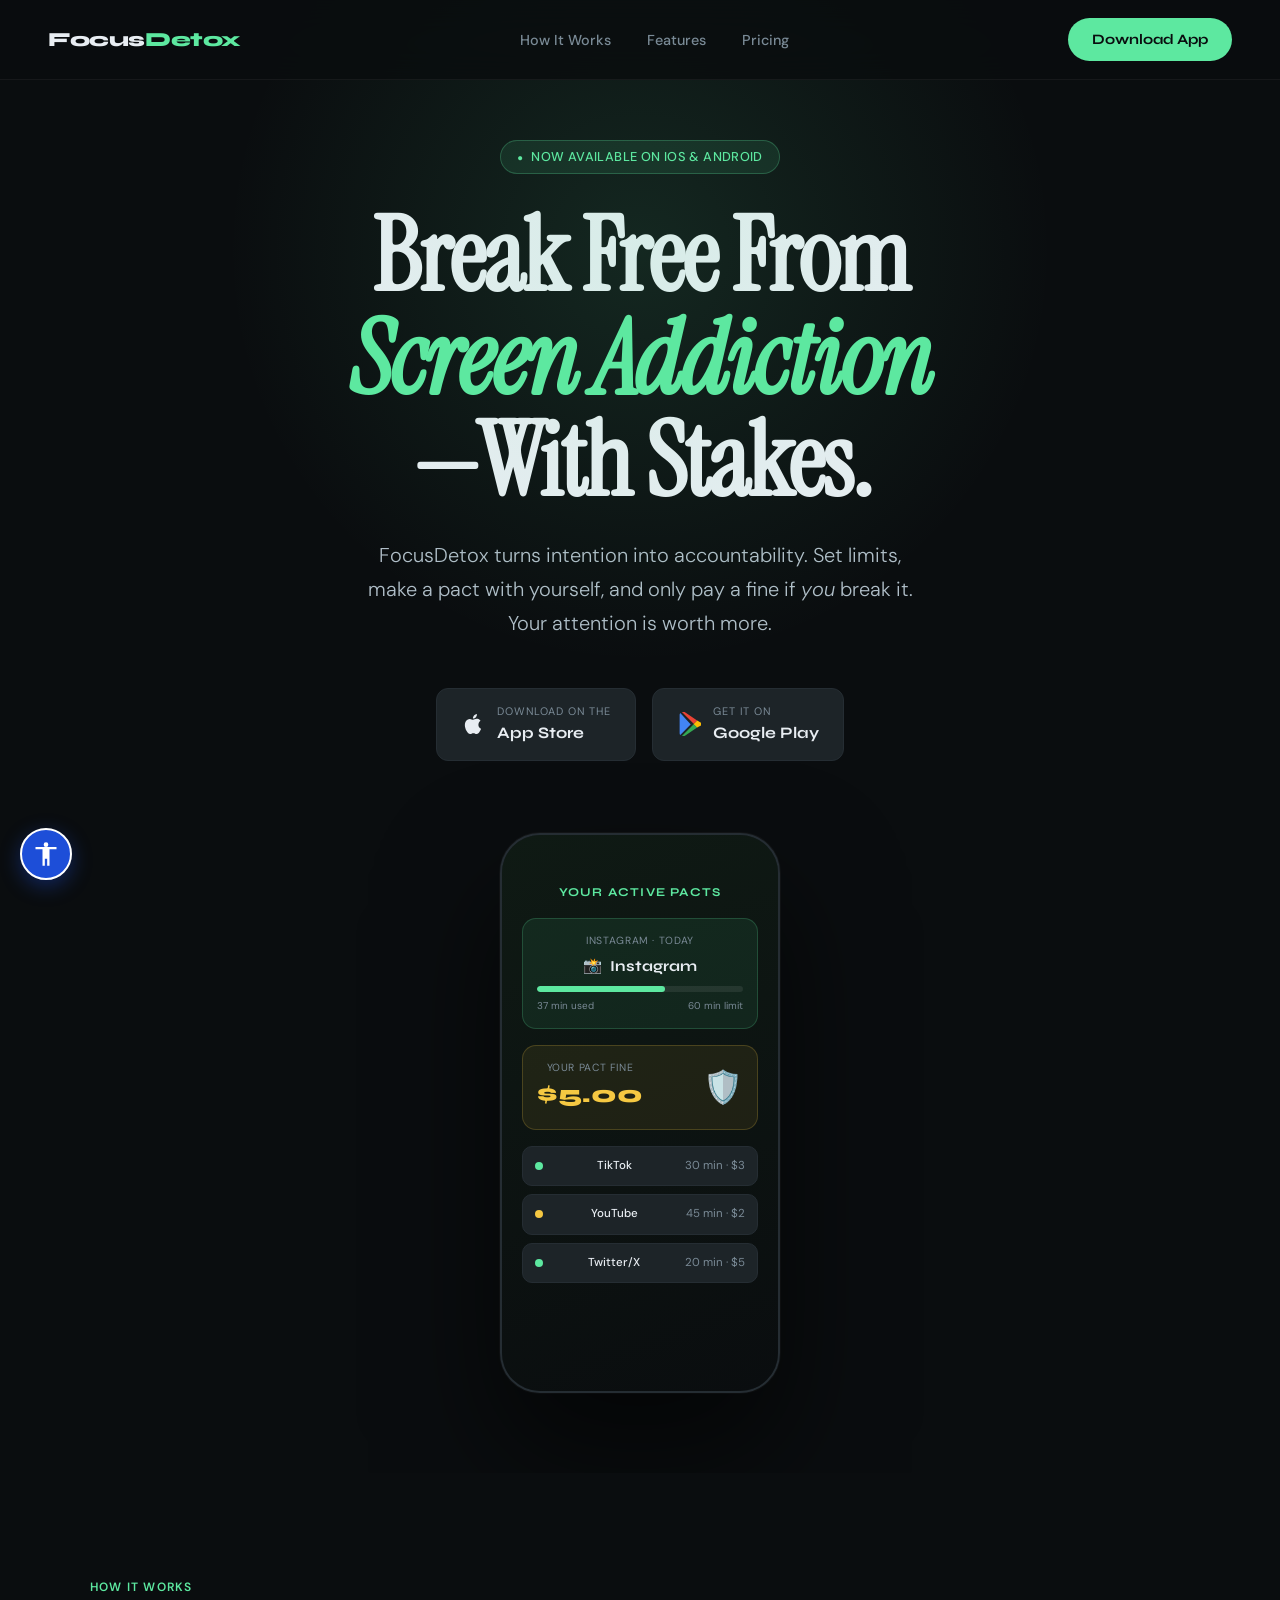
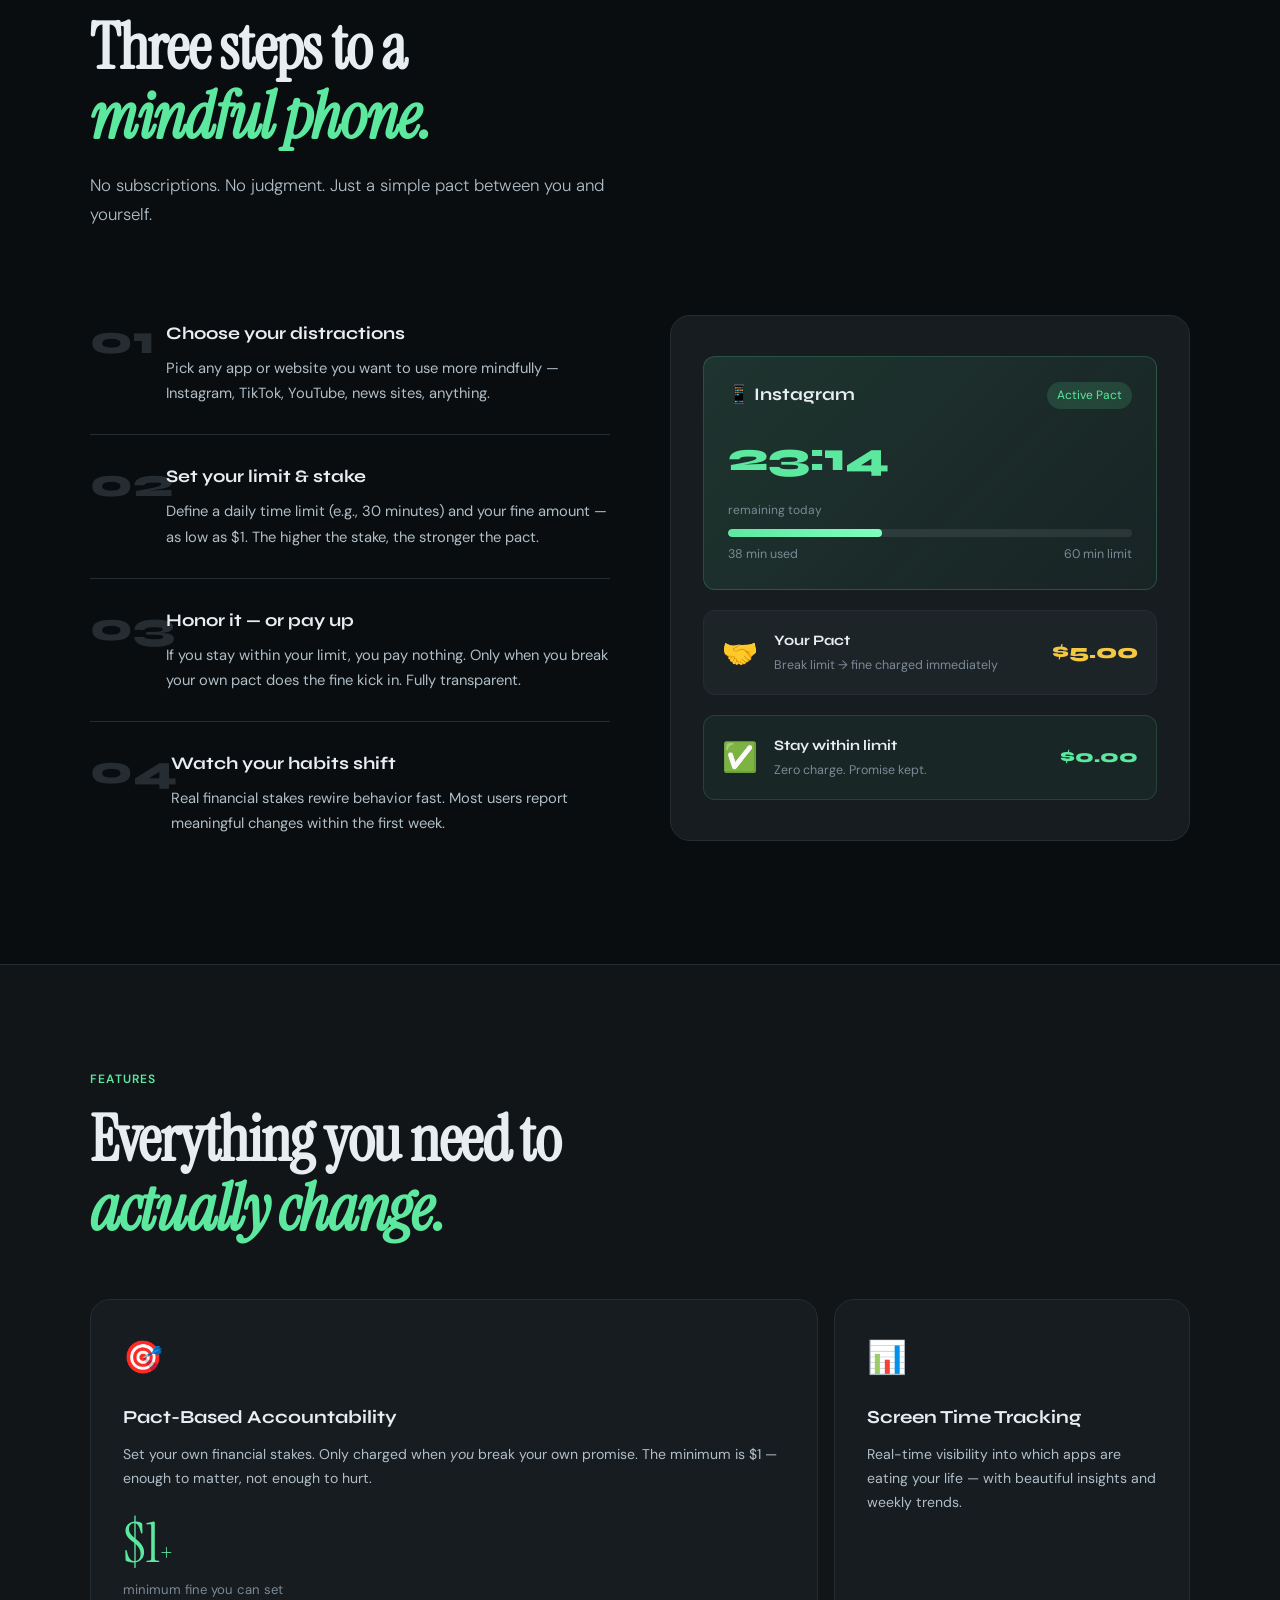
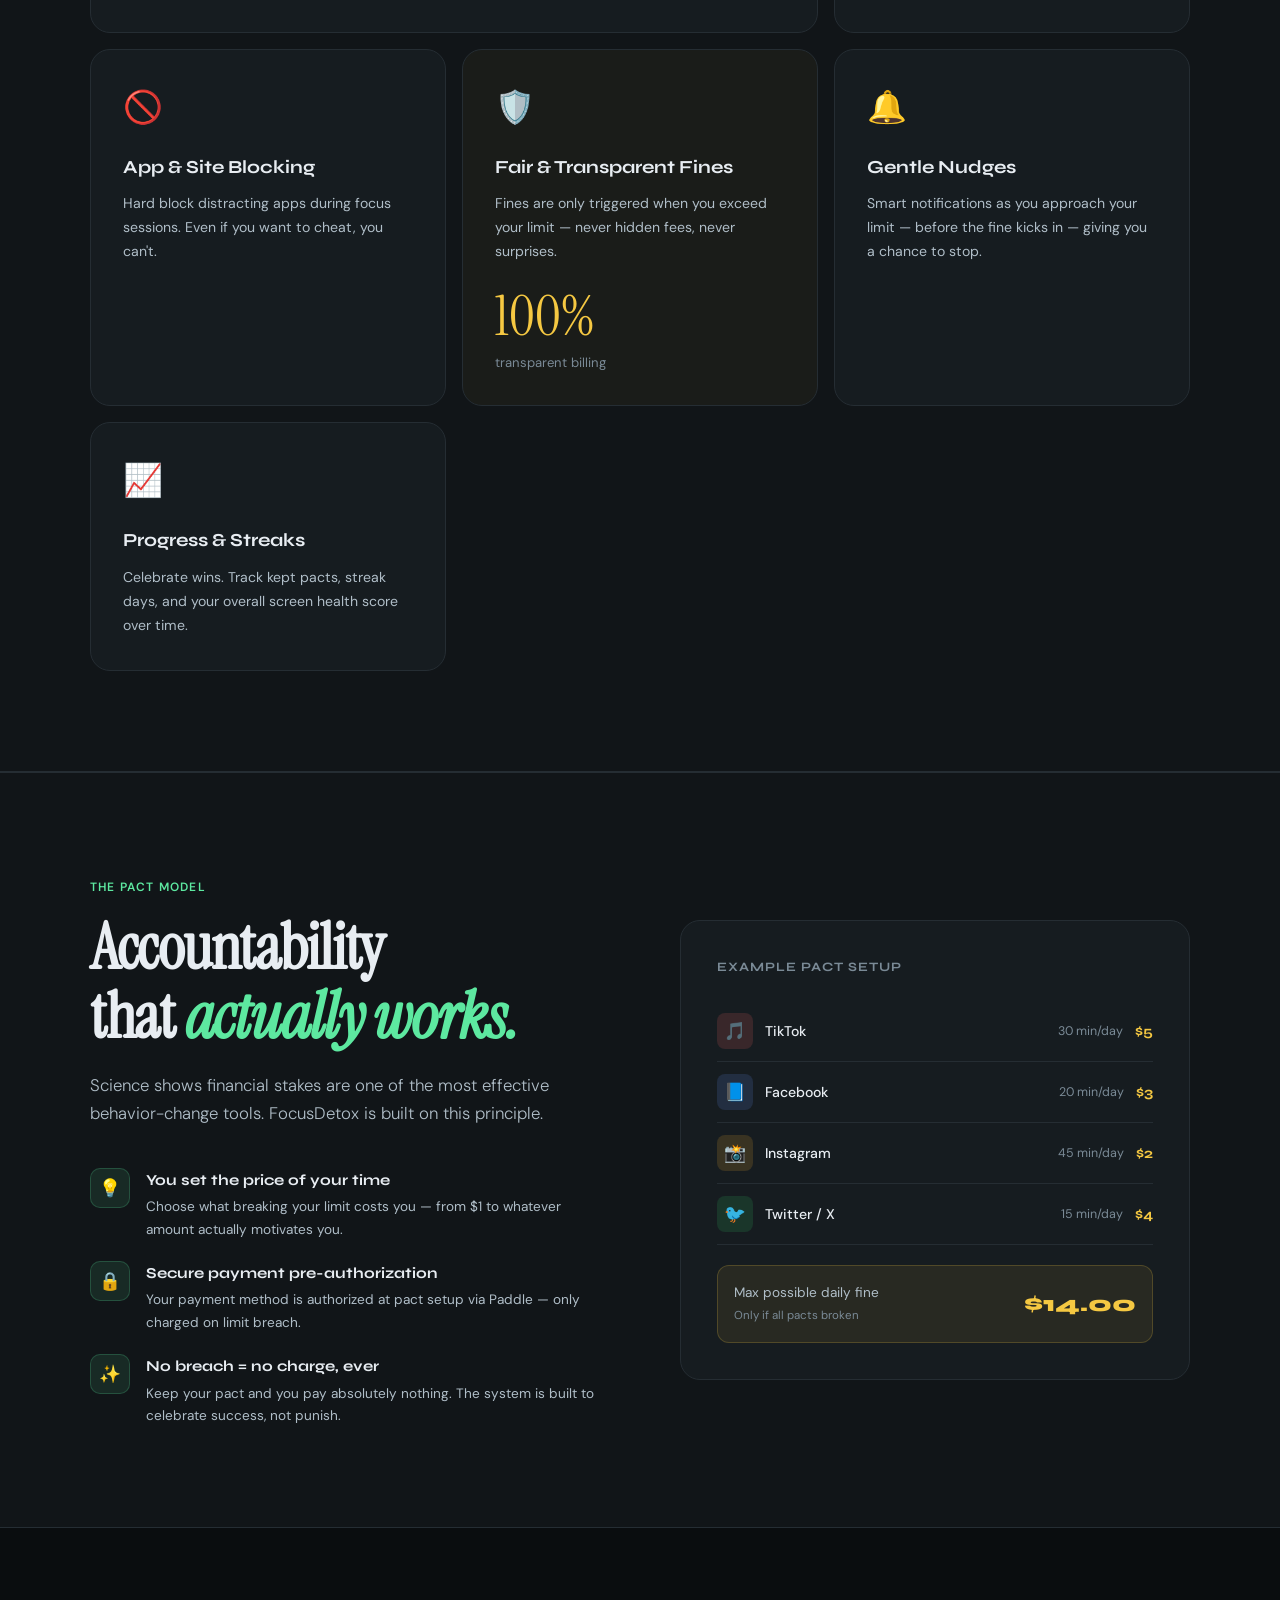
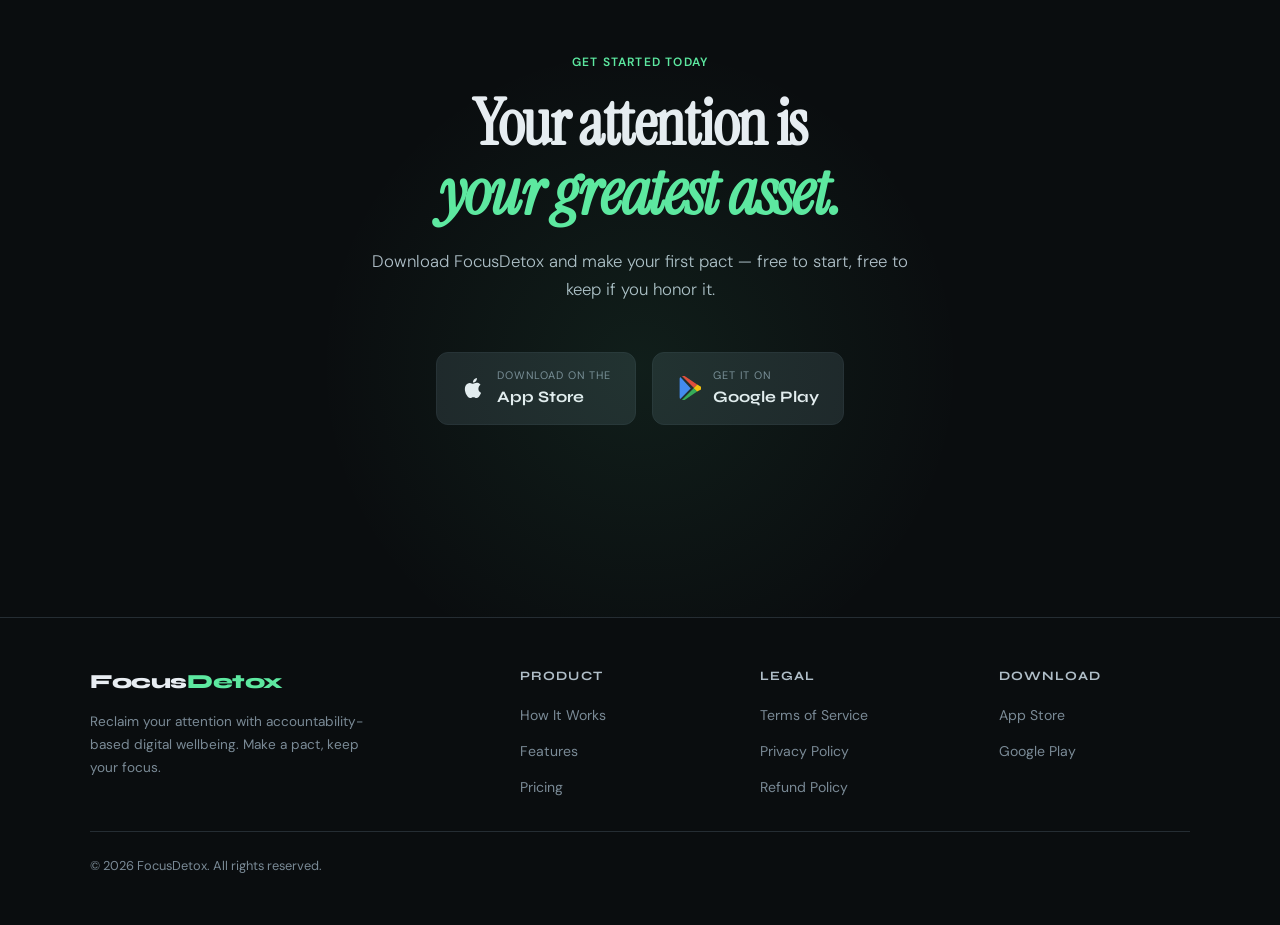
==== commit 79d78c98: "Add files via upload" ====
--- a/index.html
+++ b/index.html
@@ -8,651 +8,8 @@
   <link rel="preconnect" href="https://fonts.googleapis.com" />
   <link rel="preconnect" href="https://fonts.gstatic.com" crossorigin />
   <link href="https://fonts.googleapis.com/css2?family=Instrument+Serif:ital@0;1&family=Syne:wght@400;500;600;700;800&family=DM+Sans:ital,opsz,wght@0,9..40,300;0,9..40,400;0,9..40,500;1,9..40,300&display=swap" rel="stylesheet" />
-  <style>
-    *, *::before, *::after { box-sizing: border-box; margin: 0; padding: 0; }
-
-    :root {
-      --bg: #0a0d0f;
-      --bg2: #111518;
-      --card: #161c20;
-      --card2: #1d2428;
-      --border: #252d33;
-      --green: #5de8a0;
-      --green-dim: #2a5c42;
-      --amber: #f5c842;
-      --amber-dim: #5c4a10;
-      --text: #e8edf2;
-      --muted: #7a8a96;
-      --soft: #b0bec8;
-      --radius: 20px;
-      --radius-sm: 12px;
-    }
-
-    html { scroll-behavior: smooth; }
-
-    body {
-      font-family: 'DM Sans', sans-serif;
-      background: var(--bg);
-      color: var(--text);
-      overflow-x: hidden;
-      line-height: 1.6;
-    }
-
-    /* NAV */
-    nav {
-      position: fixed;
-      top: 0; left: 0; right: 0;
-      z-index: 100;
-      display: flex;
-      align-items: center;
-      justify-content: space-between;
-      padding: 18px 48px;
-      background: rgba(10,13,15,0.85);
-      backdrop-filter: blur(16px);
-      border-bottom: 1px solid rgba(255,255,255,0.05);
-    }
-
-    .logo {
-      font-family: 'Syne', sans-serif;
-      font-weight: 800;
-      font-size: 1.25rem;
-      color: var(--text);
-      text-decoration: none;
-      letter-spacing: -0.02em;
-    }
-
-    .logo span { color: var(--green); }
-
-    .nav-links {
-      display: flex;
-      gap: 36px;
-      list-style: none;
-    }
-
-    .nav-links a {
-      color: var(--muted);
-      text-decoration: none;
-      font-size: 0.9rem;
-      font-weight: 500;
-      transition: color 0.2s;
-    }
-
-    .nav-links a:hover { color: var(--text); }
-
-    .nav-cta {
-      background: var(--green);
-      color: #0a0d0f;
-      border: none;
-      padding: 10px 24px;
-      border-radius: 100px;
-      font-family: 'Syne', sans-serif;
-      font-weight: 700;
-      font-size: 0.9rem;
-      cursor: pointer;
-      text-decoration: none;
-      transition: opacity 0.2s, transform 0.2s;
-    }
-
-    .nav-cta:hover { opacity: 0.88; transform: translateY(-1px); }
-
-    /* HERO */
-    .hero {
-      min-height: 100vh;
-      display: flex;
-      flex-direction: column;
-      align-items: center;
-      justify-content: center;
-      text-align: center;
-      padding: 140px 24px 80px;
-      position: relative;
-      overflow: hidden;
-    }
-
-    .hero::before {
-      content: '';
-      position: absolute;
-      top: -200px; left: 50%;
-      transform: translateX(-50%);
-      width: 900px; height: 900px;
-      background: radial-gradient(ellipse, rgba(93,232,160,0.12) 0%, transparent 65%);
-      pointer-events: none;
-    }
-
-    .hero-badge {
-      display: inline-flex;
-      align-items: center;
-      gap: 8px;
-      background: rgba(93,232,160,0.1);
-      border: 1px solid rgba(93,232,160,0.25);
-      border-radius: 100px;
-      padding: 6px 16px;
-      font-size: 0.8rem;
-      color: var(--green);
-      font-weight: 500;
-      margin-bottom: 32px;
-      letter-spacing: 0.03em;
-      text-transform: uppercase;
-    }
-
-    .hero-badge::before { content: '●'; font-size: 0.6rem; animation: pulse 2s ease-in-out infinite; }
-
-    @keyframes pulse {
-      0%, 100% { opacity: 1; }
-      50% { opacity: 0.3; }
-    }
-
-    h1 {
-      font-family: 'Instrument Serif', serif;
-      font-size: clamp(3.2rem, 8vw, 7rem);
-      line-height: 1.0;
-      letter-spacing: -0.02em;
-      max-width: 900px;
-      margin-bottom: 24px;
-    }
-
-    h1 em {
-      font-style: italic;
-      color: var(--green);
-    }
-
-    .hero-sub {
-      font-size: clamp(1rem, 2vw, 1.25rem);
-      color: var(--soft);
-      max-width: 560px;
-      margin-bottom: 48px;
-      font-weight: 300;
-      line-height: 1.7;
-    }
-
-    .hero-actions {
-      display: flex;
-      gap: 16px;
-      justify-content: center;
-      flex-wrap: wrap;
-      margin-bottom: 72px;
-    }
-
-    .store-btn {
-      display: inline-flex;
-      align-items: center;
-      gap: 12px;
-      background: var(--card2);
-      border: 1px solid var(--border);
-      border-radius: var(--radius-sm);
-      padding: 14px 24px;
-      color: var(--text);
-      text-decoration: none;
-      transition: border-color 0.2s, background 0.2s, transform 0.2s;
-      min-width: 190px;
-    }
-
-    .store-btn:hover {
-      border-color: var(--green);
-      background: rgba(93,232,160,0.06);
-      transform: translateY(-2px);
-    }
-
-    .store-btn svg { flex-shrink: 0; }
-
-    .store-btn-text { text-align: left; }
-    .store-btn-label { display: block; font-size: 0.68rem; color: var(--muted); text-transform: uppercase; letter-spacing: 0.08em; }
-    .store-btn-name { display: block; font-family: 'Syne', sans-serif; font-weight: 700; font-size: 1rem; }
-
-    /* PHONE MOCKUP */
-    .phone-wrap {
-      position: relative;
-      display: inline-block;
-    }
-
-    .phone-frame {
-      width: 280px;
-      height: 560px;
-      background: var(--card);
-      border-radius: 40px;
-      border: 2px solid var(--border);
-      overflow: hidden;
-      position: relative;
-      box-shadow: 0 60px 120px rgba(0,0,0,0.6), 0 0 0 1px rgba(255,255,255,0.04);
-    }
-
-    .phone-screen {
-      width: 100%;
-      height: 100%;
-      display: flex;
-      flex-direction: column;
-      background: linear-gradient(160deg, #0f1a14 0%, #0a0d0f 100%);
-      padding: 48px 20px 24px;
-      gap: 16px;
-    }
-
-    .phone-header {
-      text-align: center;
-    }
-
-    .phone-header-title {
-      font-family: 'Syne', sans-serif;
-      font-weight: 700;
-      font-size: 0.75rem;
-      color: var(--green);
-      letter-spacing: 0.1em;
-      text-transform: uppercase;
-    }
-
-    .pact-card {
-      background: rgba(93,232,160,0.08);
-      border: 1px solid rgba(93,232,160,0.2);
-      border-radius: 14px;
-      padding: 14px;
-    }
-
-    .pact-card-label { font-size: 0.65rem; color: var(--muted); text-transform: uppercase; letter-spacing: 0.06em; }
-    .pact-card-app { font-family: 'Syne', sans-serif; font-weight: 700; font-size: 0.95rem; margin: 4px 0 8px; }
-
-    .pact-bar-bg {
-      height: 6px;
-      background: rgba(255,255,255,0.08);
-      border-radius: 3px;
-      overflow: hidden;
-    }
-
-    .pact-bar-fill {
-      height: 100%;
-      background: var(--green);
-      border-radius: 3px;
-      width: 62%;
-      animation: barload 2s ease-out;
-    }
-
-    @keyframes barload { from { width: 0; } }
-
-    .pact-meta { display: flex; justify-content: space-between; margin-top: 6px; font-size: 0.62rem; color: var(--muted); }
-
-    .fine-card {
-      background: rgba(245,200,66,0.08);
-      border: 1px solid rgba(245,200,66,0.2);
-      border-radius: 14px;
-      padding: 14px;
-      display: flex;
-      align-items: center;
-      justify-content: space-between;
-    }
-
-    .fine-left { }
-    .fine-label { font-size: 0.65rem; color: var(--muted); text-transform: uppercase; letter-spacing: 0.06em; }
-    .fine-amount { font-family: 'Syne', sans-serif; font-weight: 800; font-size: 1.5rem; color: var(--amber); }
-
-    .fine-shield { font-size: 2rem; }
-
-    .pact-list { display: flex; flex-direction: column; gap: 8px; flex: 1; }
-
-    .pact-item {
-      background: var(--card2);
-      border: 1px solid var(--border);
-      border-radius: 10px;
-      padding: 10px 12px;
-      display: flex;
-      align-items: center;
-      gap: 10px;
-      font-size: 0.72rem;
-    }
-
-    .pact-dot { width: 8px; height: 8px; border-radius: 50%; flex-shrink: 0; }
-    .pact-dot.green { background: var(--green); }
-    .pact-dot.amber { background: var(--amber); }
-    .pact-dot.red { background: #ff6b6b; }
-
-    .pact-item-name { font-weight: 500; flex: 1; }
-    .pact-item-time { color: var(--muted); }
-
-    /* SECTION SHARED */
-    section { padding: 100px 24px; }
-
-    .container { max-width: 1100px; margin: 0 auto; }
-
-    .section-label {
-      display: inline-block;
-      font-size: 0.75rem;
-      font-weight: 600;
-      color: var(--green);
-      text-transform: uppercase;
-      letter-spacing: 0.1em;
-      margin-bottom: 16px;
-    }
-
-    h2 {
-      font-family: 'Instrument Serif', serif;
-      font-size: clamp(2.4rem, 5vw, 4rem);
-      line-height: 1.08;
-      letter-spacing: -0.02em;
-      margin-bottom: 20px;
-    }
-
-    h2 em { font-style: italic; color: var(--green); }
-
-    .section-sub {
-      color: var(--soft);
-      font-size: 1.05rem;
-      max-width: 560px;
-      line-height: 1.7;
-      font-weight: 300;
-    }
-
-    /* HOW IT WORKS */
-    .how-wrap {
-      display: grid;
-      grid-template-columns: 1fr 1fr;
-      gap: 60px;
-      align-items: center;
-      margin-top: 64px;
-    }
-
-    .steps { display: flex; flex-direction: column; gap: 0; }
-
-    .step {
-      display: flex;
-      gap: 24px;
-      padding: 28px 0;
-      border-bottom: 1px solid var(--border);
-      position: relative;
-    }
-
-    .step:last-child { border-bottom: none; }
-
-    .step-num {
-      font-family: 'Syne', sans-serif;
-      font-weight: 800;
-      font-size: 2.5rem;
-      color: var(--border);
-      line-height: 1;
-      min-width: 52px;
-      transition: color 0.3s;
-    }
-
-    .step:hover .step-num { color: var(--green); }
-
-    .step-text h3 {
-      font-family: 'Syne', sans-serif;
-      font-weight: 700;
-      font-size: 1.1rem;
-      margin-bottom: 8px;
-    }
-
-    .step-text p { color: var(--soft); font-size: 0.92rem; line-height: 1.7; }
-
-    .how-visual {
-      background: var(--card);
-      border: 1px solid var(--border);
-      border-radius: var(--radius);
-      padding: 40px 32px;
-      display: flex;
-      flex-direction: column;
-      gap: 20px;
-    }
-
-    .visual-pact-big {
-      background: linear-gradient(135deg, rgba(93,232,160,0.12), rgba(93,232,160,0.04));
-      border: 1px solid rgba(93,232,160,0.2);
-      border-radius: var(--radius-sm);
-      padding: 24px;
-    }
-
-    .vpb-header { display: flex; justify-content: space-between; align-items: center; margin-bottom: 16px; }
-    .vpb-app { font-family: 'Syne', sans-serif; font-weight: 700; font-size: 1.1rem; }
-    .vpb-status { font-size: 0.75rem; background: rgba(93,232,160,0.15); color: var(--green); padding: 4px 10px; border-radius: 100px; }
-
-    .vpb-timer { font-family: 'Syne', sans-serif; font-weight: 800; font-size: 2.5rem; color: var(--green); margin-bottom: 12px; }
-
-    .vpb-progress { height: 8px; background: rgba(255,255,255,0.08); border-radius: 4px; overflow: hidden; }
-    .vpb-progress-fill { height: 100%; background: linear-gradient(90deg, var(--green), #7effc0); border-radius: 4px; width: 38%; }
-
-    .vpb-footer { display: flex; justify-content: space-between; margin-top: 8px; font-size: 0.78rem; color: var(--muted); }
-
-    .pact-pledge {
-      background: var(--card2);
-      border: 1px solid var(--border);
-      border-radius: var(--radius-sm);
-      padding: 18px;
-      display: flex;
-      align-items: center;
-      gap: 16px;
-    }
-
-    .pledge-icon { font-size: 1.8rem; }
-    .pledge-text { flex: 1; }
-    .pledge-title { font-family: 'Syne', sans-serif; font-weight: 700; font-size: 0.9rem; margin-bottom: 4px; }
-    .pledge-desc { font-size: 0.78rem; color: var(--muted); }
-    .pledge-amount { font-family: 'Syne', sans-serif; font-weight: 800; font-size: 1.25rem; color: var(--amber); }
-
-    /* FEATURES GRID */
-    .features-grid {
-      display: grid;
-      grid-template-columns: repeat(3, 1fr);
-      gap: 16px;
-      margin-top: 56px;
-    }
-
-    .feat-card {
-      background: var(--card);
-      border: 1px solid var(--border);
-      border-radius: var(--radius);
-      padding: 32px;
-      transition: border-color 0.25s, transform 0.25s;
-      position: relative;
-      overflow: hidden;
-    }
-
-    .feat-card::before {
-      content: '';
-      position: absolute;
-      inset: 0;
-      background: radial-gradient(ellipse at top left, rgba(93,232,160,0.07) 0%, transparent 60%);
-      opacity: 0;
-      transition: opacity 0.3s;
-    }
-
-    .feat-card:hover { border-color: rgba(93,232,160,0.35); transform: translateY(-4px); }
-    .feat-card:hover::before { opacity: 1; }
-
-    .feat-card.wide { grid-column: span 2; }
-    .feat-card.amber-tint { background: rgba(245,200,66,0.04); }
-    .feat-card.amber-tint::before { background: radial-gradient(ellipse at top left, rgba(245,200,66,0.08) 0%, transparent 60%); }
-    .feat-card.amber-tint:hover { border-color: rgba(245,200,66,0.35); }
-
-    .feat-icon { font-size: 2rem; margin-bottom: 20px; }
-    .feat-card h3 {
-      font-family: 'Syne', sans-serif;
-      font-weight: 700;
-      font-size: 1.15rem;
-      margin-bottom: 10px;
-    }
-
-    .feat-card p { color: var(--soft); font-size: 0.88rem; line-height: 1.7; }
-
-    .feat-stat {
-      font-family: 'Instrument Serif', serif;
-      font-size: 3.5rem;
-      color: var(--green);
-      line-height: 1;
-      margin-bottom: 8px;
-    }
-
-    .feat-stat-amber { color: var(--amber); }
-
-    /* PACT SECTION */
-    .pact-section {
-      background: var(--bg2);
-      border-top: 1px solid var(--border);
-      border-bottom: 1px solid var(--border);
-    }
-
-    .pact-inner {
-      display: grid;
-      grid-template-columns: 1fr 1fr;
-      gap: 80px;
-      align-items: center;
-    }
-
-    .pact-explainer { display: flex; flex-direction: column; gap: 20px; margin-top: 40px; }
-
-    .pact-step {
-      display: flex;
-      gap: 16px;
-      align-items: flex-start;
-    }
-
-    .ps-icon {
-      width: 40px; height: 40px;
-      background: rgba(93,232,160,0.1);
-      border: 1px solid rgba(93,232,160,0.2);
-      border-radius: 10px;
-      display: flex;
-      align-items: center;
-      justify-content: center;
-      font-size: 1.1rem;
-      flex-shrink: 0;
-    }
-
-    .ps-text h4 { font-family: 'Syne', sans-serif; font-weight: 700; margin-bottom: 4px; font-size: 0.95rem; }
-    .ps-text p { color: var(--soft); font-size: 0.85rem; line-height: 1.65; }
-
-    .pact-demo {
-      background: var(--card);
-      border: 1px solid var(--border);
-      border-radius: var(--radius);
-      padding: 36px;
-    }
-
-    .pd-title { font-family: 'Syne', sans-serif; font-weight: 700; font-size: 0.8rem; color: var(--muted); text-transform: uppercase; letter-spacing: 0.08em; margin-bottom: 24px; }
-
-    .pd-app-row {
-      display: flex;
-      align-items: center;
-      gap: 12px;
-      padding: 12px 0;
-      border-bottom: 1px solid var(--border);
-    }
-
-    .pd-app-row:last-of-type { border-bottom: none; }
-
-    .pd-app-icon {
-      width: 36px; height: 36px;
-      border-radius: 8px;
-      display: flex; align-items: center; justify-content: center;
-      font-size: 1.1rem;
-      flex-shrink: 0;
-    }
-
-    .pd-app-name { font-weight: 500; font-size: 0.88rem; flex: 1; }
-    .pd-app-limit { font-size: 0.78rem; color: var(--muted); }
-    .pd-app-fine { font-family: 'Syne', sans-serif; font-weight: 700; font-size: 0.9rem; color: var(--amber); }
-
-    .pd-total {
-      margin-top: 20px;
-      padding: 16px;
-      background: rgba(245,200,66,0.08);
-      border: 1px solid rgba(245,200,66,0.2);
-      border-radius: var(--radius-sm);
-      display: flex;
-      justify-content: space-between;
-      align-items: center;
-    }
-
-    .pd-total-label { font-size: 0.85rem; color: var(--soft); }
-    .pd-total-amount { font-family: 'Syne', sans-serif; font-weight: 800; font-size: 1.4rem; color: var(--amber); }
-
-    /* CTA */
-    .cta-section {
-      text-align: center;
-      padding: 120px 24px;
-      position: relative;
-      overflow: hidden;
-    }
-
-    .cta-section::before {
-      content: '';
-      position: absolute;
-      bottom: -100px; left: 50%;
-      transform: translateX(-50%);
-      width: 700px; height: 700px;
-      background: radial-gradient(ellipse, rgba(93,232,160,0.08) 0%, transparent 65%);
-      pointer-events: none;
-    }
-
-    .cta-section h2 { margin-bottom: 20px; }
-
-    .cta-section .section-sub { margin: 0 auto 48px; }
-
-    /* FOOTER */
-    footer {
-      border-top: 1px solid var(--border);
-      padding: 48px;
-    }
-
-    .footer-inner {
-      max-width: 1100px;
-      margin: 0 auto;
-      display: grid;
-      grid-template-columns: 2fr 1fr 1fr 1fr;
-      gap: 48px;
-    }
-
-    .footer-brand p { color: var(--muted); font-size: 0.85rem; line-height: 1.7; margin-top: 12px; max-width: 280px; }
-
-    .footer-col h4 {
-      font-family: 'Syne', sans-serif;
-      font-weight: 700;
-      font-size: 0.8rem;
-      text-transform: uppercase;
-      letter-spacing: 0.08em;
-      color: var(--soft);
-      margin-bottom: 16px;
-    }
-
-    .footer-col ul { list-style: none; display: flex; flex-direction: column; gap: 10px; }
-    .footer-col a { color: var(--muted); text-decoration: none; font-size: 0.88rem; transition: color 0.2s; }
-    .footer-col a:hover { color: var(--text); }
-
-    .footer-bottom {
-      max-width: 1100px;
-      margin: 32px auto 0;
-      padding-top: 24px;
-      border-top: 1px solid var(--border);
-      display: flex;
-      justify-content: space-between;
-      align-items: center;
-      font-size: 0.8rem;
-      color: var(--muted);
-    }
-
-    /* SCROLL REVEAL */
-    .reveal {
-      opacity: 0;
-      transform: translateY(24px);
-      transition: opacity 0.6s ease, transform 0.6s ease;
-    }
-
-    .reveal.visible {
-      opacity: 1;
-      transform: none;
-    }
-
-    /* RESPONSIVE */
-    @media (max-width: 900px) {
-      nav { padding: 16px 24px; }
-      .nav-links { display: none; }
-      .how-wrap { grid-template-columns: 1fr; }
-      .features-grid { grid-template-columns: 1fr; }
-      .feat-card.wide { grid-column: span 1; }
-      .pact-inner { grid-template-columns: 1fr; gap: 40px; }
-      .footer-inner { grid-template-columns: 1fr 1fr; gap: 32px; }
-    }
-
-    @media (max-width: 600px) {
-      footer { padding: 40px 24px; }
-      .footer-inner { grid-template-columns: 1fr; }
-      .footer-bottom { flex-direction: column; gap: 8px; text-align: center; }
-    }
-  </style>
+  <link rel="stylesheet" href="index.css" />
+  <link rel="stylesheet" href="accessibility.css" />
 </head>
 <body>
 
@@ -777,7 +134,7 @@
             <div class="vpb-status">Active Pact</div>
           </div>
           <div class="vpb-timer">23:14</div>
-          <div style="font-size:0.75rem; color: var(--muted); margin-bottom: 8px;">remaining today</div>
+          <div class="vpb-remaining">remaining today</div>
           <div class="vpb-progress"><div class="vpb-progress-fill"></div></div>
           <div class="vpb-footer"><span>38 min used</span><span>60 min limit</span></div>
         </div>
@@ -789,13 +146,13 @@
           </div>
           <div class="pledge-amount">$5.00</div>
         </div>
-        <div class="pact-pledge" style="background: rgba(93,232,160,0.05); border-color: rgba(93,232,160,0.15);">
+        <div class="pact-pledge success">
           <div class="pledge-icon">✅</div>
           <div class="pledge-text">
             <div class="pledge-title">Stay within limit</div>
             <div class="pledge-desc">Zero charge. Promise kept.</div>
           </div>
-          <div style="font-family:'Syne',sans-serif; font-weight:800; font-size:1.1rem; color:var(--green);">$0.00</div>
+          <div class="pledge-amount success">$0.00</div>
         </div>
       </div>
     </div>
@@ -803,7 +160,7 @@
 </section>
 
 <!-- FEATURES -->
-<section id="features" style="background: var(--bg2); border-top: 1px solid var(--border); border-bottom: 1px solid var(--border);">
+<section id="features" class="features-section">
   <div class="container">
     <span class="section-label reveal">Features</span>
     <h2 class="reveal">Everything you need to<br><em>actually change.</em></h2>
@@ -813,8 +170,8 @@
         <div class="feat-icon">🎯</div>
         <h3>Pact-Based Accountability</h3>
         <p>Set your own financial stakes. Only charged when <em>you</em> break your own promise. The minimum is $1 — enough to matter, not enough to hurt.</p>
-        <div class="feat-stat" style="margin-top: 24px;">$1<span style="font-size:1.5rem;">+</span></div>
-        <div style="font-size: 0.82rem; color: var(--muted);">minimum fine you can set</div>
+        <div class="feat-stat">$1<span class="feat-stat-suffix">+</span></div>
+        <div class="feat-stat-caption">minimum fine you can set</div>
       </div>
 
       <div class="feat-card reveal">
@@ -833,8 +190,8 @@
         <div class="feat-icon">🛡️</div>
         <h3>Fair & Transparent Fines</h3>
         <p>Fines are only triggered when you exceed your limit — never hidden fees, never surprises.</p>
-        <div class="feat-stat feat-stat-amber" style="margin-top: 24px;">100%</div>
-        <div style="font-size: 0.82rem; color: var(--muted);">transparent billing</div>
+        <div class="feat-stat feat-stat-amber">100%</div>
+        <div class="feat-stat-caption">transparent billing</div>
       </div>
 
       <div class="feat-card reveal">
@@ -889,31 +246,31 @@
       <div class="pact-demo reveal">
         <div class="pd-title">Example Pact Setup</div>
         <div class="pd-app-row">
-          <div class="pd-app-icon" style="background:rgba(255,100,100,0.15);">🎵</div>
+          <div class="pd-app-icon tt">🎵</div>
           <div class="pd-app-name">TikTok</div>
           <div class="pd-app-limit">30 min/day</div>
           <div class="pd-app-fine">$5</div>
         </div>
         <div class="pd-app-row">
-          <div class="pd-app-icon" style="background:rgba(100,150,255,0.15);">📘</div>
+          <div class="pd-app-icon fb">📘</div>
           <div class="pd-app-name">Facebook</div>
           <div class="pd-app-limit">20 min/day</div>
           <div class="pd-app-fine">$3</div>
         </div>
         <div class="pd-app-row">
-          <div class="pd-app-icon" style="background:rgba(255,180,50,0.15);">📸</div>
+          <div class="pd-app-icon ig">📸</div>
           <div class="pd-app-name">Instagram</div>
           <div class="pd-app-limit">45 min/day</div>
           <div class="pd-app-fine">$2</div>
         </div>
         <div class="pd-app-row">
-          <div class="pd-app-icon" style="background:rgba(50,200,100,0.15);">🐦</div>
+          <div class="pd-app-icon tw">🐦</div>
           <div class="pd-app-name">Twitter / X</div>
           <div class="pd-app-limit">15 min/day</div>
           <div class="pd-app-fine">$4</div>
         </div>
         <div class="pd-total">
-          <div class="pd-total-label">Max possible daily fine<br><span style="font-size:0.72rem; color:var(--muted);">Only if all pacts broken</span></div>
+          <div class="pd-total-label">Max possible daily fine<br><small>Only if all pacts broken</small></div>
           <div class="pd-total-amount">$14.00</div>
         </div>
       </div>
@@ -982,18 +339,7 @@
   </div>
 </footer>
 
-<script>
-  // Scroll reveal
-  const reveals = document.querySelectorAll('.reveal');
-  const observer = new IntersectionObserver((entries) => {
-    entries.forEach((entry, i) => {
-      if (entry.isIntersecting) {
-        setTimeout(() => entry.target.classList.add('visible'), i * 60);
-        observer.unobserve(entry.target);
-      }
-    });
-  }, { threshold: 0.1 });
-  reveals.forEach(el => observer.observe(el));
-</script>
+<script src="index.js"></script>
+<script src="accessibility.js"></script>
 </body>
 </html>
--- a/index.css
+++ b/index.css
@@ -0,0 +1,664 @@
+*, *::before, *::after { box-sizing: border-box; margin: 0; padding: 0; }
+
+:root {
+  --bg: #0a0d0f;
+  --bg2: #111518;
+  --card: #161c20;
+  --card2: #1d2428;
+  --border: #252d33;
+  --green: #5de8a0;
+  --green-dim: #2a5c42;
+  --amber: #f5c842;
+  --amber-dim: #5c4a10;
+  --text: #e8edf2;
+  --muted: #7a8a96;
+  --soft: #b0bec8;
+  --radius: 20px;
+  --radius-sm: 12px;
+}
+
+html { scroll-behavior: smooth; }
+
+body {
+  font-family: 'DM Sans', sans-serif;
+  background: var(--bg);
+  color: var(--text);
+  overflow-x: hidden;
+  line-height: 1.6;
+}
+
+/* NAV */
+nav {
+  position: fixed;
+  top: 0; left: 0; right: 0;
+  z-index: 100;
+  display: flex;
+  align-items: center;
+  justify-content: space-between;
+  padding: 18px 48px;
+  background: rgba(10,13,15,0.85);
+  backdrop-filter: blur(16px);
+  border-bottom: 1px solid rgba(255,255,255,0.05);
+}
+
+.logo {
+  font-family: 'Syne', sans-serif;
+  font-weight: 800;
+  font-size: 1.25rem;
+  color: var(--text);
+  text-decoration: none;
+  letter-spacing: -0.02em;
+}
+
+.logo span { color: var(--green); }
+
+.nav-links {
+  display: flex;
+  gap: 36px;
+  list-style: none;
+}
+
+.nav-links a {
+  color: var(--muted);
+  text-decoration: none;
+  font-size: 0.9rem;
+  font-weight: 500;
+  transition: color 0.2s;
+}
+
+.nav-links a:hover { color: var(--text); }
+
+.nav-cta {
+  background: var(--green);
+  color: #0a0d0f;
+  border: none;
+  padding: 10px 24px;
+  border-radius: 100px;
+  font-family: 'Syne', sans-serif;
+  font-weight: 700;
+  font-size: 0.9rem;
+  cursor: pointer;
+  text-decoration: none;
+  transition: opacity 0.2s, transform 0.2s;
+}
+
+.nav-cta:hover { opacity: 0.88; transform: translateY(-1px); }
+
+/* HERO */
+.hero {
+  min-height: 100vh;
+  display: flex;
+  flex-direction: column;
+  align-items: center;
+  justify-content: center;
+  text-align: center;
+  padding: 140px 24px 80px;
+  position: relative;
+  overflow: hidden;
+}
+
+.hero::before {
+  content: '';
+  position: absolute;
+  top: -200px; left: 50%;
+  transform: translateX(-50%);
+  width: 900px; height: 900px;
+  background: radial-gradient(ellipse, rgba(93,232,160,0.12) 0%, transparent 65%);
+  pointer-events: none;
+}
+
+.hero-badge {
+  display: inline-flex;
+  align-items: center;
+  gap: 8px;
+  background: rgba(93,232,160,0.1);
+  border: 1px solid rgba(93,232,160,0.25);
+  border-radius: 100px;
+  padding: 6px 16px;
+  font-size: 0.8rem;
+  color: var(--green);
+  font-weight: 500;
+  margin-bottom: 32px;
+  letter-spacing: 0.03em;
+  text-transform: uppercase;
+}
+
+.hero-badge::before { content: '●'; font-size: 0.6rem; animation: pulse 2s ease-in-out infinite; }
+
+@keyframes pulse {
+  0%, 100% { opacity: 1; }
+  50% { opacity: 0.3; }
+}
+
+h1 {
+  font-family: 'Instrument Serif', serif;
+  font-size: clamp(3.2rem, 8vw, 7rem);
+  line-height: 1.0;
+  letter-spacing: -0.02em;
+  max-width: 900px;
+  margin-bottom: 24px;
+}
+
+h1 em {
+  font-style: italic;
+  color: var(--green);
+}
+
+.hero-sub {
+  font-size: clamp(1rem, 2vw, 1.25rem);
+  color: var(--soft);
+  max-width: 560px;
+  margin-bottom: 48px;
+  font-weight: 300;
+  line-height: 1.7;
+}
+
+.hero-actions {
+  display: flex;
+  gap: 16px;
+  justify-content: center;
+  flex-wrap: wrap;
+  margin-bottom: 72px;
+}
+
+.store-btn {
+  display: inline-flex;
+  align-items: center;
+  gap: 12px;
+  background: var(--card2);
+  border: 1px solid var(--border);
+  border-radius: var(--radius-sm);
+  padding: 14px 24px;
+  color: var(--text);
+  text-decoration: none;
+  transition: border-color 0.2s, background 0.2s, transform 0.2s;
+  min-width: 190px;
+}
+
+.store-btn:hover {
+  border-color: var(--green);
+  background: rgba(93,232,160,0.06);
+  transform: translateY(-2px);
+}
+
+.store-btn svg { flex-shrink: 0; }
+
+.store-btn-text { text-align: left; }
+.store-btn-label { display: block; font-size: 0.68rem; color: var(--muted); text-transform: uppercase; letter-spacing: 0.08em; }
+.store-btn-name { display: block; font-family: 'Syne', sans-serif; font-weight: 700; font-size: 1rem; }
+
+/* PHONE MOCKUP */
+.phone-wrap {
+  position: relative;
+  display: inline-block;
+}
+
+.phone-frame {
+  width: 280px;
+  height: 560px;
+  background: var(--card);
+  border-radius: 40px;
+  border: 2px solid var(--border);
+  overflow: hidden;
+  position: relative;
+  box-shadow: 0 60px 120px rgba(0,0,0,0.6), 0 0 0 1px rgba(255,255,255,0.04);
+}
+
+.phone-screen {
+  width: 100%;
+  height: 100%;
+  display: flex;
+  flex-direction: column;
+  background: linear-gradient(160deg, #0f1a14 0%, #0a0d0f 100%);
+  padding: 48px 20px 24px;
+  gap: 16px;
+}
+
+.phone-header {
+  text-align: center;
+}
+
+.phone-header-title {
+  font-family: 'Syne', sans-serif;
+  font-weight: 700;
+  font-size: 0.75rem;
+  color: var(--green);
+  letter-spacing: 0.1em;
+  text-transform: uppercase;
+}
+
+.pact-card {
+  background: rgba(93,232,160,0.08);
+  border: 1px solid rgba(93,232,160,0.2);
+  border-radius: 14px;
+  padding: 14px;
+}
+
+.pact-card-label { font-size: 0.65rem; color: var(--muted); text-transform: uppercase; letter-spacing: 0.06em; }
+.pact-card-app { font-family: 'Syne', sans-serif; font-weight: 700; font-size: 0.95rem; margin: 4px 0 8px; }
+
+.pact-bar-bg {
+  height: 6px;
+  background: rgba(255,255,255,0.08);
+  border-radius: 3px;
+  overflow: hidden;
+}
+
+.pact-bar-fill {
+  height: 100%;
+  background: var(--green);
+  border-radius: 3px;
+  width: 62%;
+  animation: barload 2s ease-out;
+}
+
+@keyframes barload { from { width: 0; } }
+
+.pact-meta { display: flex; justify-content: space-between; margin-top: 6px; font-size: 0.62rem; color: var(--muted); }
+
+.fine-card {
+  background: rgba(245,200,66,0.08);
+  border: 1px solid rgba(245,200,66,0.2);
+  border-radius: 14px;
+  padding: 14px;
+  display: flex;
+  align-items: center;
+  justify-content: space-between;
+}
+
+.fine-label { font-size: 0.65rem; color: var(--muted); text-transform: uppercase; letter-spacing: 0.06em; }
+.fine-amount { font-family: 'Syne', sans-serif; font-weight: 800; font-size: 1.5rem; color: var(--amber); }
+
+.fine-shield { font-size: 2rem; }
+
+.pact-list { display: flex; flex-direction: column; gap: 8px; flex: 1; }
+
+.pact-item {
+  background: var(--card2);
+  border: 1px solid var(--border);
+  border-radius: 10px;
+  padding: 10px 12px;
+  display: flex;
+  align-items: center;
+  gap: 10px;
+  font-size: 0.72rem;
+}
+
+.pact-dot { width: 8px; height: 8px; border-radius: 50%; flex-shrink: 0; }
+.pact-dot.green { background: var(--green); }
+.pact-dot.amber { background: var(--amber); }
+.pact-dot.red { background: #ff6b6b; }
+
+.pact-item-name { font-weight: 500; flex: 1; }
+.pact-item-time { color: var(--muted); }
+
+/* SECTION SHARED */
+section { padding: 100px 24px; }
+
+.container { max-width: 1100px; margin: 0 auto; }
+
+.section-label {
+  display: inline-block;
+  font-size: 0.75rem;
+  font-weight: 600;
+  color: var(--green);
+  text-transform: uppercase;
+  letter-spacing: 0.1em;
+  margin-bottom: 16px;
+}
+
+h2 {
+  font-family: 'Instrument Serif', serif;
+  font-size: clamp(2.4rem, 5vw, 4rem);
+  line-height: 1.08;
+  letter-spacing: -0.02em;
+  margin-bottom: 20px;
+}
+
+h2 em { font-style: italic; color: var(--green); }
+
+.section-sub {
+  color: var(--soft);
+  font-size: 1.05rem;
+  max-width: 560px;
+  line-height: 1.7;
+  font-weight: 300;
+}
+
+/* HOW IT WORKS */
+.how-wrap {
+  display: grid;
+  grid-template-columns: 1fr 1fr;
+  gap: 60px;
+  align-items: center;
+  margin-top: 64px;
+}
+
+.steps { display: flex; flex-direction: column; gap: 0; }
+
+.step {
+  display: flex;
+  gap: 24px;
+  padding: 28px 0;
+  border-bottom: 1px solid var(--border);
+  position: relative;
+}
+
+.step:last-child { border-bottom: none; }
+
+.step-num {
+  font-family: 'Syne', sans-serif;
+  font-weight: 800;
+  font-size: 2.5rem;
+  color: var(--border);
+  line-height: 1;
+  min-width: 52px;
+  transition: color 0.3s;
+}
+
+.step:hover .step-num { color: var(--green); }
+
+.step-text h3 {
+  font-family: 'Syne', sans-serif;
+  font-weight: 700;
+  font-size: 1.1rem;
+  margin-bottom: 8px;
+}
+
+.step-text p { color: var(--soft); font-size: 0.92rem; line-height: 1.7; }
+
+.how-visual {
+  background: var(--card);
+  border: 1px solid var(--border);
+  border-radius: var(--radius);
+  padding: 40px 32px;
+  display: flex;
+  flex-direction: column;
+  gap: 20px;
+}
+
+.visual-pact-big {
+  background: linear-gradient(135deg, rgba(93,232,160,0.12), rgba(93,232,160,0.04));
+  border: 1px solid rgba(93,232,160,0.2);
+  border-radius: var(--radius-sm);
+  padding: 24px;
+}
+
+.vpb-header { display: flex; justify-content: space-between; align-items: center; margin-bottom: 16px; }
+.vpb-app { font-family: 'Syne', sans-serif; font-weight: 700; font-size: 1.1rem; }
+.vpb-status { font-size: 0.75rem; background: rgba(93,232,160,0.15); color: var(--green); padding: 4px 10px; border-radius: 100px; }
+
+.vpb-timer { font-family: 'Syne', sans-serif; font-weight: 800; font-size: 2.5rem; color: var(--green); margin-bottom: 12px; }
+
+.vpb-remaining { font-size: 0.75rem; color: var(--muted); margin-bottom: 8px; }
+
+.vpb-progress { height: 8px; background: rgba(255,255,255,0.08); border-radius: 4px; overflow: hidden; }
+.vpb-progress-fill { height: 100%; background: linear-gradient(90deg, var(--green), #7effc0); border-radius: 4px; width: 38%; }
+
+.vpb-footer { display: flex; justify-content: space-between; margin-top: 8px; font-size: 0.78rem; color: var(--muted); }
+
+.pact-pledge {
+  background: var(--card2);
+  border: 1px solid var(--border);
+  border-radius: var(--radius-sm);
+  padding: 18px;
+  display: flex;
+  align-items: center;
+  gap: 16px;
+}
+
+.pact-pledge.success { background: rgba(93,232,160,0.05); border-color: rgba(93,232,160,0.15); }
+
+.pledge-icon { font-size: 1.8rem; }
+.pledge-text { flex: 1; }
+.pledge-title { font-family: 'Syne', sans-serif; font-weight: 700; font-size: 0.9rem; margin-bottom: 4px; }
+.pledge-desc { font-size: 0.78rem; color: var(--muted); }
+.pledge-amount { font-family: 'Syne', sans-serif; font-weight: 800; font-size: 1.25rem; color: var(--amber); }
+.pledge-amount.success { font-size: 1.1rem; color: var(--green); }
+
+/* FEATURES GRID */
+.features-grid {
+  display: grid;
+  grid-template-columns: repeat(3, 1fr);
+  gap: 16px;
+  margin-top: 56px;
+}
+
+.feat-card {
+  background: var(--card);
+  border: 1px solid var(--border);
+  border-radius: var(--radius);
+  padding: 32px;
+  transition: border-color 0.25s, transform 0.25s;
+  position: relative;
+  overflow: hidden;
+}
+
+.feat-card::before {
+  content: '';
+  position: absolute;
+  inset: 0;
+  background: radial-gradient(ellipse at top left, rgba(93,232,160,0.07) 0%, transparent 60%);
+  opacity: 0;
+  transition: opacity 0.3s;
+}
+
+.feat-card:hover { border-color: rgba(93,232,160,0.35); transform: translateY(-4px); }
+.feat-card:hover::before { opacity: 1; }
+
+.feat-card.wide { grid-column: span 2; }
+.feat-card.amber-tint { background: rgba(245,200,66,0.04); }
+.feat-card.amber-tint::before { background: radial-gradient(ellipse at top left, rgba(245,200,66,0.08) 0%, transparent 60%); }
+.feat-card.amber-tint:hover { border-color: rgba(245,200,66,0.35); }
+
+.feat-icon { font-size: 2rem; margin-bottom: 20px; }
+.feat-card h3 {
+  font-family: 'Syne', sans-serif;
+  font-weight: 700;
+  font-size: 1.15rem;
+  margin-bottom: 10px;
+}
+
+.feat-card p { color: var(--soft); font-size: 0.88rem; line-height: 1.7; }
+
+.feat-stat {
+  font-family: 'Instrument Serif', serif;
+  font-size: 3.5rem;
+  color: var(--green);
+  line-height: 1;
+  margin: 24px 0 8px;
+}
+
+.feat-stat-amber { color: var(--amber); }
+
+.feat-stat-suffix { font-size: 1.5rem; }
+
+.feat-stat-caption { font-size: 0.82rem; color: var(--muted); }
+
+/* PACT SECTION */
+.pact-section {
+  background: var(--bg2);
+  border-top: 1px solid var(--border);
+  border-bottom: 1px solid var(--border);
+}
+
+.pact-inner {
+  display: grid;
+  grid-template-columns: 1fr 1fr;
+  gap: 80px;
+  align-items: center;
+}
+
+.pact-explainer { display: flex; flex-direction: column; gap: 20px; margin-top: 40px; }
+
+.pact-step {
+  display: flex;
+  gap: 16px;
+  align-items: flex-start;
+}
+
+.ps-icon {
+  width: 40px; height: 40px;
+  background: rgba(93,232,160,0.1);
+  border: 1px solid rgba(93,232,160,0.2);
+  border-radius: 10px;
+  display: flex;
+  align-items: center;
+  justify-content: center;
+  font-size: 1.1rem;
+  flex-shrink: 0;
+}
+
+.ps-text h4 { font-family: 'Syne', sans-serif; font-weight: 700; margin-bottom: 4px; font-size: 0.95rem; }
+.ps-text p { color: var(--soft); font-size: 0.85rem; line-height: 1.65; }
+
+.pact-demo {
+  background: var(--card);
+  border: 1px solid var(--border);
+  border-radius: var(--radius);
+  padding: 36px;
+}
+
+.pd-title { font-family: 'Syne', sans-serif; font-weight: 700; font-size: 0.8rem; color: var(--muted); text-transform: uppercase; letter-spacing: 0.08em; margin-bottom: 24px; }
+
+.pd-app-row {
+  display: flex;
+  align-items: center;
+  gap: 12px;
+  padding: 12px 0;
+  border-bottom: 1px solid var(--border);
+}
+
+.pd-app-row:last-of-type { border-bottom: none; }
+
+.pd-app-icon {
+  width: 36px; height: 36px;
+  border-radius: 8px;
+  display: flex; align-items: center; justify-content: center;
+  font-size: 1.1rem;
+  flex-shrink: 0;
+}
+
+.pd-app-icon.tt { background: rgba(255,100,100,0.15); }
+.pd-app-icon.fb { background: rgba(100,150,255,0.15); }
+.pd-app-icon.ig { background: rgba(255,180,50,0.15); }
+.pd-app-icon.tw { background: rgba(50,200,100,0.15); }
+
+.pd-app-name { font-weight: 500; font-size: 0.88rem; flex: 1; }
+.pd-app-limit { font-size: 0.78rem; color: var(--muted); }
+.pd-app-fine { font-family: 'Syne', sans-serif; font-weight: 700; font-size: 0.9rem; color: var(--amber); }
+
+.pd-total {
+  margin-top: 20px;
+  padding: 16px;
+  background: rgba(245,200,66,0.08);
+  border: 1px solid rgba(245,200,66,0.2);
+  border-radius: var(--radius-sm);
+  display: flex;
+  justify-content: space-between;
+  align-items: center;
+}
+
+.pd-total-label { font-size: 0.85rem; color: var(--soft); }
+.pd-total-label small { font-size: 0.72rem; color: var(--muted); }
+.pd-total-amount { font-family: 'Syne', sans-serif; font-weight: 800; font-size: 1.4rem; color: var(--amber); }
+
+/* CTA */
+.cta-section {
+  text-align: center;
+  padding: 120px 24px;
+  position: relative;
+  overflow: hidden;
+}
+
+.cta-section::before {
+  content: '';
+  position: absolute;
+  bottom: -100px; left: 50%;
+  transform: translateX(-50%);
+  width: 700px; height: 700px;
+  background: radial-gradient(ellipse, rgba(93,232,160,0.08) 0%, transparent 65%);
+  pointer-events: none;
+}
+
+.cta-section h2 { margin-bottom: 20px; }
+
+.cta-section .section-sub { margin: 0 auto 48px; }
+
+/* FEATURES SECTION OVERRIDE */
+.features-section {
+  background: var(--bg2);
+  border-top: 1px solid var(--border);
+  border-bottom: 1px solid var(--border);
+}
+
+/* FOOTER */
+footer {
+  border-top: 1px solid var(--border);
+  padding: 48px;
+}
+
+.footer-inner {
+  max-width: 1100px;
+  margin: 0 auto;
+  display: grid;
+  grid-template-columns: 2fr 1fr 1fr 1fr;
+  gap: 48px;
+}
+
+.footer-brand p { color: var(--muted); font-size: 0.85rem; line-height: 1.7; margin-top: 12px; max-width: 280px; }
+
+.footer-col h4 {
+  font-family: 'Syne', sans-serif;
+  font-weight: 700;
+  font-size: 0.8rem;
+  text-transform: uppercase;
+  letter-spacing: 0.08em;
+  color: var(--soft);
+  margin-bottom: 16px;
+}
+
+.footer-col ul { list-style: none; display: flex; flex-direction: column; gap: 10px; }
+.footer-col a { color: var(--muted); text-decoration: none; font-size: 0.88rem; transition: color 0.2s; }
+.footer-col a:hover { color: var(--text); }
+
+.footer-bottom {
+  max-width: 1100px;
+  margin: 32px auto 0;
+  padding-top: 24px;
+  border-top: 1px solid var(--border);
+  display: flex;
+  justify-content: space-between;
+  align-items: center;
+  font-size: 0.8rem;
+  color: var(--muted);
+}
+
+/* SCROLL REVEAL */
+.reveal {
+  opacity: 0;
+  transform: translateY(24px);
+  transition: opacity 0.6s ease, transform 0.6s ease;
+}
+
+.reveal.visible {
+  opacity: 1;
+  transform: none;
+}
+
+/* RESPONSIVE */
+@media (max-width: 900px) {
+  nav { padding: 16px 24px; }
+  .nav-links { display: none; }
+  .how-wrap { grid-template-columns: 1fr; }
+  .features-grid { grid-template-columns: 1fr; }
+  .feat-card.wide { grid-column: span 1; }
+  .pact-inner { grid-template-columns: 1fr; gap: 40px; }
+  .footer-inner { grid-template-columns: 1fr 1fr; gap: 32px; }
+}
+
+@media (max-width: 600px) {
+  footer { padding: 40px 24px; }
+  .footer-inner { grid-template-columns: 1fr; }
+  .footer-bottom { flex-direction: column; gap: 8px; text-align: center; }
+}
--- a/accessibility.css
+++ b/accessibility.css
@@ -0,0 +1,291 @@
+/* ============================================================
+   FocusDetox accessibility widget
+   Targets WCAG 2.1 Level AA:
+   - 1.4.3 / 1.4.11 contrast
+   - 1.4.13 hover/focus content (Esc-dismissible, persistent)
+   - 2.1.1 / 2.1.2 keyboard operable, no trap
+   - 2.4.7 visible focus
+   - 2.5.5 target size (52x52 button, 44+ option rows)
+   - 3.2.4 consistent identification
+   - 4.1.2 name/role/value
+   ============================================================ */
+
+/* Button: high-contrast blue (#1d4ed8 on #fff = 8.6:1) */
+.a11y-btn {
+  position: fixed;
+  bottom: 20px;
+  left: 20px;
+  width: 52px;
+  height: 52px;
+  border-radius: 50%;
+  background: #1d4ed8;
+  color: #ffffff;
+  border: 2px solid #ffffff;
+  cursor: pointer;
+  display: flex;
+  align-items: center;
+  justify-content: center;
+  box-shadow: 0 6px 20px rgba(29, 78, 216, 0.4), 0 2px 6px rgba(0,0,0,0.2);
+  z-index: 2147483646;
+  transition: transform 0.2s ease, box-shadow 0.2s ease, background 0.2s ease;
+  padding: 0;
+  font-family: -apple-system, BlinkMacSystemFont, "Segoe UI", Roboto, "DM Sans", sans-serif;
+}
+.a11y-btn:hover { transform: scale(1.08); background: #1e40af; }
+.a11y-btn:focus { outline: none; }
+.a11y-btn:focus-visible {
+  outline: 3px solid #fbbf24;
+  outline-offset: 3px;
+  box-shadow: 0 0 0 6px rgba(29, 78, 216, 0.25);
+}
+.a11y-btn svg { width: 28px; height: 28px; }
+
+/* Panel */
+.a11y-panel {
+  position: fixed;
+  bottom: 84px;
+  left: 20px;
+  width: 320px;
+  max-width: calc(100vw - 40px);
+  max-height: calc(100vh - 110px);
+  overflow-y: auto;
+  background: #ffffff;
+  color: #111827;
+  border-radius: 16px;
+  box-shadow: 0 20px 50px rgba(0,0,0,0.28), 0 4px 12px rgba(0,0,0,0.12);
+  padding: 18px 18px 16px;
+  z-index: 2147483647;
+  font-family: -apple-system, BlinkMacSystemFont, "Segoe UI", Roboto, "DM Sans", sans-serif;
+  font-size: 14px;
+  line-height: 1.5;
+  display: none;
+  border: 1px solid #d1d5db;
+}
+.a11y-panel.open { display: block; animation: a11yFadeIn 0.18s ease; }
+@keyframes a11yFadeIn {
+  from { opacity: 0; transform: translateY(8px); }
+  to { opacity: 1; transform: translateY(0); }
+}
+.a11y-panel h3 {
+  margin: 0 0 12px;
+  font-size: 16px;
+  font-weight: 700;
+  color: #111827;
+  font-family: inherit;
+  padding-right: 32px;
+}
+.a11y-panel-close {
+  position: absolute;
+  top: 8px;
+  right: 8px;
+  width: 32px;
+  height: 32px;
+  border: none;
+  background: transparent;
+  cursor: pointer;
+  font-size: 22px;
+  line-height: 1;
+  color: #374151;
+  border-radius: 8px;
+  font-family: inherit;
+}
+.a11y-panel-close:hover { background: #f3f4f6; color: #111827; }
+.a11y-panel-close:focus { outline: none; }
+.a11y-panel-close:focus-visible {
+  outline: 3px solid #1d4ed8;
+  outline-offset: 1px;
+}
+
+/* Options */
+.a11y-options { display: flex; flex-direction: column; gap: 6px; }
+.a11y-option {
+  display: flex;
+  align-items: center;
+  gap: 10px;
+  min-height: 44px;
+  padding: 10px 12px;
+  background: #ffffff;
+  border: 2px solid #d1d5db;
+  border-radius: 10px;
+  cursor: pointer;
+  transition: background 0.15s ease, border-color 0.15s ease;
+  font-size: 14px;
+  color: #111827;
+  font-family: inherit;
+  text-align: left;
+  width: 100%;
+}
+.a11y-option:hover { background: #f3f4f6; border-color: #9ca3af; }
+.a11y-option:focus { outline: none; }
+.a11y-option:focus-visible {
+  outline: 3px solid #1d4ed8;
+  outline-offset: 2px;
+  border-color: #1d4ed8;
+}
+.a11y-option.active {
+  background: #eff6ff;
+  border-color: #1d4ed8;
+  color: #1e3a8a;
+  font-weight: 600;
+}
+.a11y-option-icon {
+  width: 24px;
+  height: 24px;
+  flex-shrink: 0;
+  display: inline-flex;
+  align-items: center;
+  justify-content: center;
+  font-weight: 700;
+  font-size: 14px;
+  color: #1d4ed8;
+  background: #eff6ff;
+  border-radius: 6px;
+}
+.a11y-option.active .a11y-option-icon { background: #1d4ed8; color: #ffffff; }
+.a11y-option-label { flex: 1; }
+.a11y-option-state {
+  font-size: 11px;
+  color: #4b5563;
+  text-transform: uppercase;
+  letter-spacing: 0.04em;
+  font-weight: 700;
+}
+.a11y-option.active .a11y-option-state { color: #1d4ed8; }
+
+.a11y-reset {
+  margin-top: 12px;
+  width: 100%;
+  min-height: 44px;
+  padding: 10px;
+  background: #ffffff;
+  border: 2px solid #d1d5db;
+  border-radius: 10px;
+  cursor: pointer;
+  font-size: 13px;
+  color: #374151;
+  font-family: inherit;
+  font-weight: 600;
+}
+.a11y-reset:hover { background: #fef2f2; color: #b91c1c; border-color: #ef4444; }
+.a11y-reset:focus { outline: none; }
+.a11y-reset:focus-visible {
+  outline: 3px solid #1d4ed8;
+  outline-offset: 2px;
+  border-color: #1d4ed8;
+}
+
+/* ============================================================
+   Applied accessibility modes
+   ============================================================ */
+
+/* Larger text — ~18% bump (WCAG 1.4.4) */
+html.a11y-larger-text { font-size: 118%; }
+html.a11y-larger-text body { line-height: 1.65; }
+
+/* Increased spacing (WCAG 1.4.12) */
+html.a11y-larger-spacing body,
+html.a11y-larger-spacing body * {
+  line-height: 1.8 !important;
+  letter-spacing: 0.12em !important;
+  word-spacing: 0.16em !important;
+}
+html.a11y-larger-spacing p,
+html.a11y-larger-spacing li { margin-bottom: 0.6em !important; }
+
+/* High contrast — pure black/white + yellow links (>=7:1) */
+html.a11y-high-contrast,
+html.a11y-high-contrast body {
+  background: #000 !important;
+  color: #fff !important;
+}
+html.a11y-high-contrast *:not(.a11y-btn):not(.a11y-btn *):not(.a11y-panel):not(.a11y-panel *) {
+  background-color: transparent !important;
+  background-image: none !important;
+  color: #fff !important;
+  border-color: #fff !important;
+  text-shadow: none !important;
+  box-shadow: none !important;
+}
+html.a11y-high-contrast a,
+html.a11y-high-contrast a * { color: #ffd400 !important; text-decoration: underline !important; }
+html.a11y-high-contrast button:not(.a11y-btn):not(.a11y-option):not(.a11y-reset):not(.a11y-panel-close),
+html.a11y-high-contrast .nav-cta,
+html.a11y-high-contrast .store-btn {
+  background: #fff !important;
+  color: #000 !important;
+  border: 2px solid #fff !important;
+}
+html.a11y-high-contrast button:not(.a11y-btn) *:not(.a11y-option-state),
+html.a11y-high-contrast .nav-cta *,
+html.a11y-high-contrast .store-btn * { color: #000 !important; }
+html.a11y-high-contrast img,
+html.a11y-high-contrast video { filter: grayscale(1) contrast(1.2); }
+
+/* Underline + Highlight Links (WCAG 1.4.1) */
+html.a11y-underline-links a { text-decoration: underline !important; }
+html.a11y-highlight-links a:not(.a11y-btn):not(.a11y-option):not(.a11y-reset):not(.a11y-panel-close) {
+  background: #fff59d !important;
+  color: #111827 !important;
+  outline: 1px solid #f59e0b !important;
+  text-decoration: underline !important;
+}
+
+/* Reduce motion (WCAG 2.3.3) */
+html.a11y-reduce-motion *,
+html.a11y-reduce-motion *::before,
+html.a11y-reduce-motion *::after {
+  animation-duration: 0.001s !important;
+  animation-iteration-count: 1 !important;
+  transition-duration: 0.001s !important;
+  scroll-behavior: auto !important;
+}
+
+/* Pause animations entirely (WCAG 2.2.2) */
+html.a11y-pause-animations *,
+html.a11y-pause-animations *::before,
+html.a11y-pause-animations *::after {
+  animation-play-state: paused !important;
+  animation: none !important;
+  transition: none !important;
+}
+
+/* Grayscale — applied to body so widget (in <html>) stays in color */
+html.a11y-grayscale body { filter: grayscale(1); }
+
+/* Bigger cursor — large SVG arrow */
+html.a11y-bigger-cursor,
+html.a11y-bigger-cursor * {
+  cursor: url("data:image/svg+xml;utf8,<svg xmlns='http://www.w3.org/2000/svg' width='40' height='40' viewBox='0 0 32 32'><path d='M4 2 L4 26 L11 20 L15 28 L19 26 L15 18 L24 18 Z' fill='%23000' stroke='%23fff' stroke-width='1.5' stroke-linejoin='round'/></svg>") 2 2, auto !important;
+}
+html.a11y-bigger-cursor a,
+html.a11y-bigger-cursor button,
+html.a11y-bigger-cursor [role="button"],
+html.a11y-bigger-cursor [role="switch"],
+html.a11y-bigger-cursor input[type="submit"],
+html.a11y-bigger-cursor input[type="button"] {
+  cursor: url("data:image/svg+xml;utf8,<svg xmlns='http://www.w3.org/2000/svg' width='40' height='40' viewBox='0 0 32 32'><path d='M12 2 L12 18 L8 18 L16 28 L24 18 L20 18 L20 2 Z' fill='%231d4ed8' stroke='%23fff' stroke-width='1.5' stroke-linejoin='round'/></svg>") 16 16, pointer !important;
+}
+
+/* Honor user OS preference even if we haven't toggled */
+@media (prefers-reduced-motion: reduce) {
+  .a11y-btn, .a11y-panel { transition: none !important; animation: none !important; }
+}
+
+/* Mobile sizing */
+@media (max-width: 480px) {
+  .a11y-btn { width: 48px; height: 48px; bottom: 16px; left: 16px; }
+  .a11y-btn svg { width: 24px; height: 24px; }
+  .a11y-panel { bottom: 76px; left: 16px; width: calc(100vw - 32px); }
+}
+
+/* Forced-colors / Windows High Contrast Mode support */
+@media (forced-colors: active) {
+  .a11y-btn { border: 2px solid CanvasText; background: ButtonFace; color: ButtonText; forced-color-adjust: none; }
+  .a11y-option, .a11y-reset, .a11y-panel-close { border-color: CanvasText; }
+  .a11y-option.active { outline: 2px solid Highlight; }
+}
+
+/* Print: hide widget */
+@media print {
+  .a11y-btn, .a11y-panel { display: none !important; }
+}
